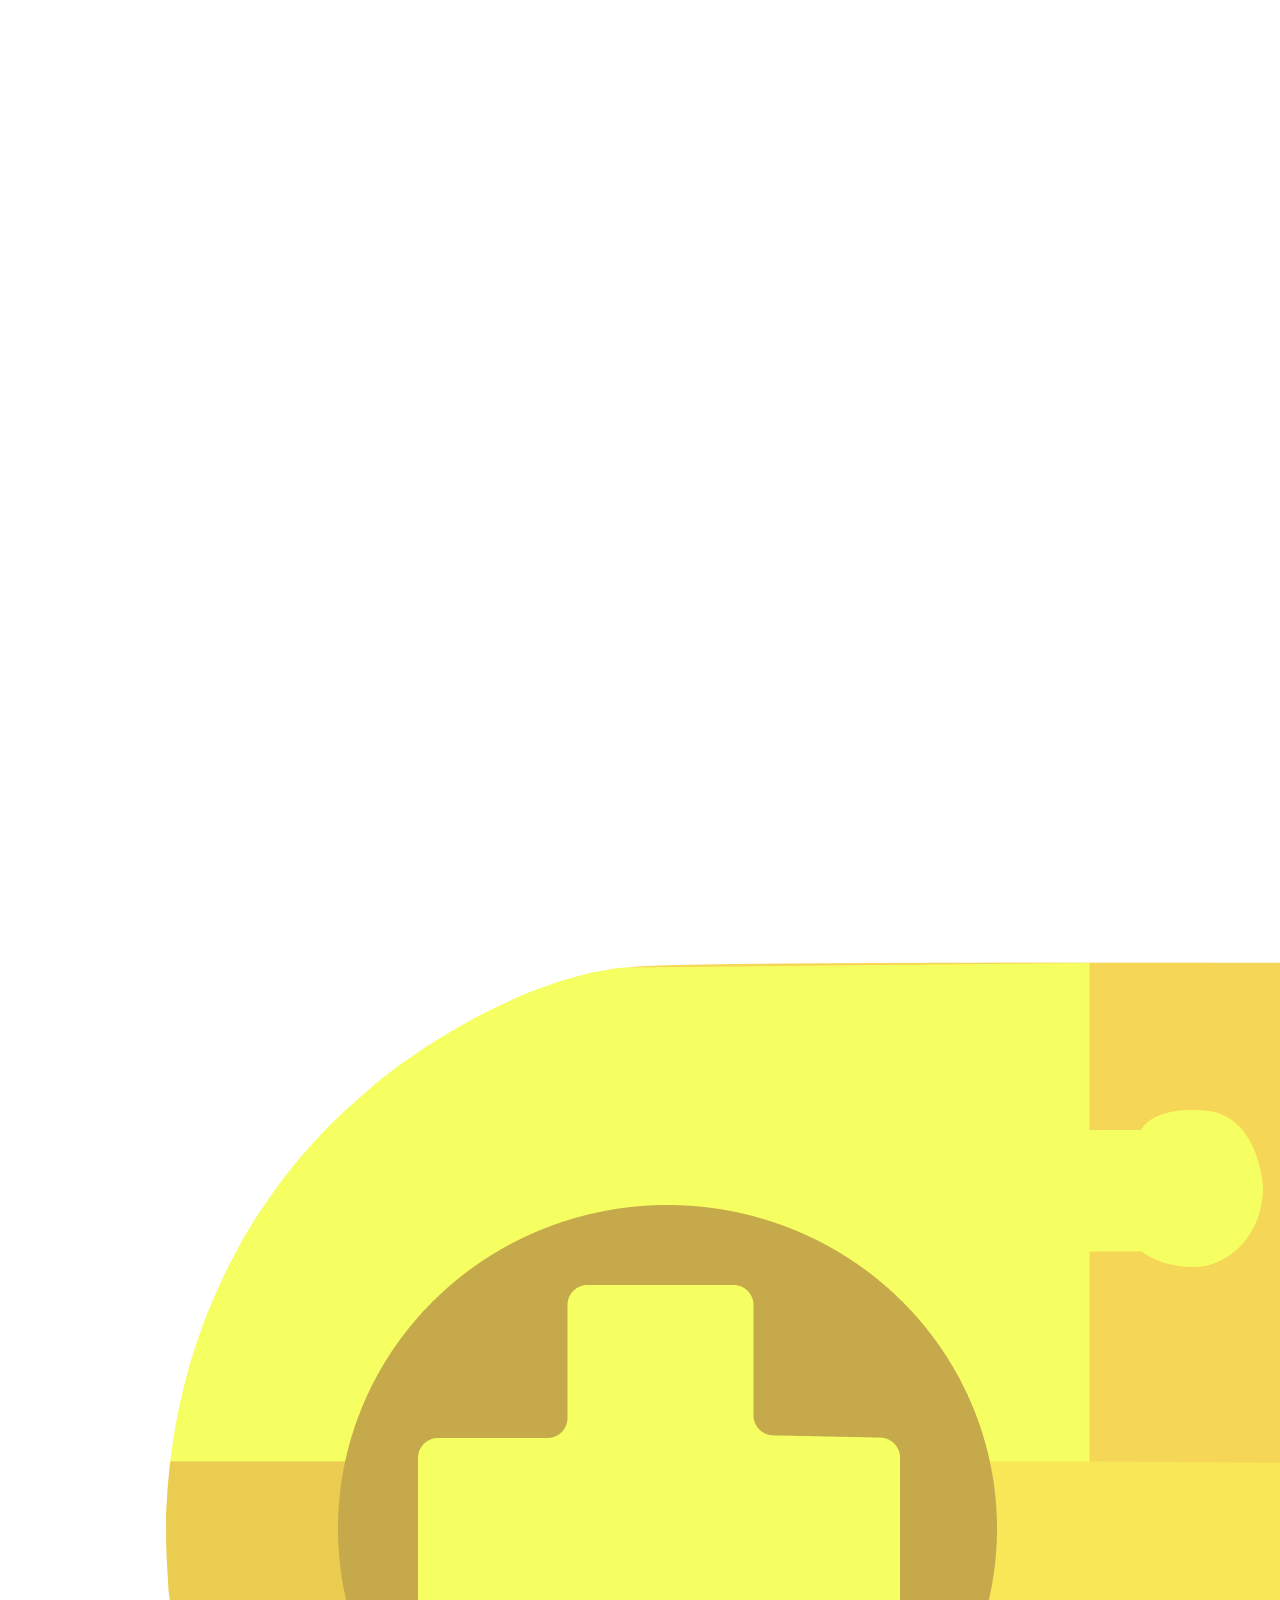
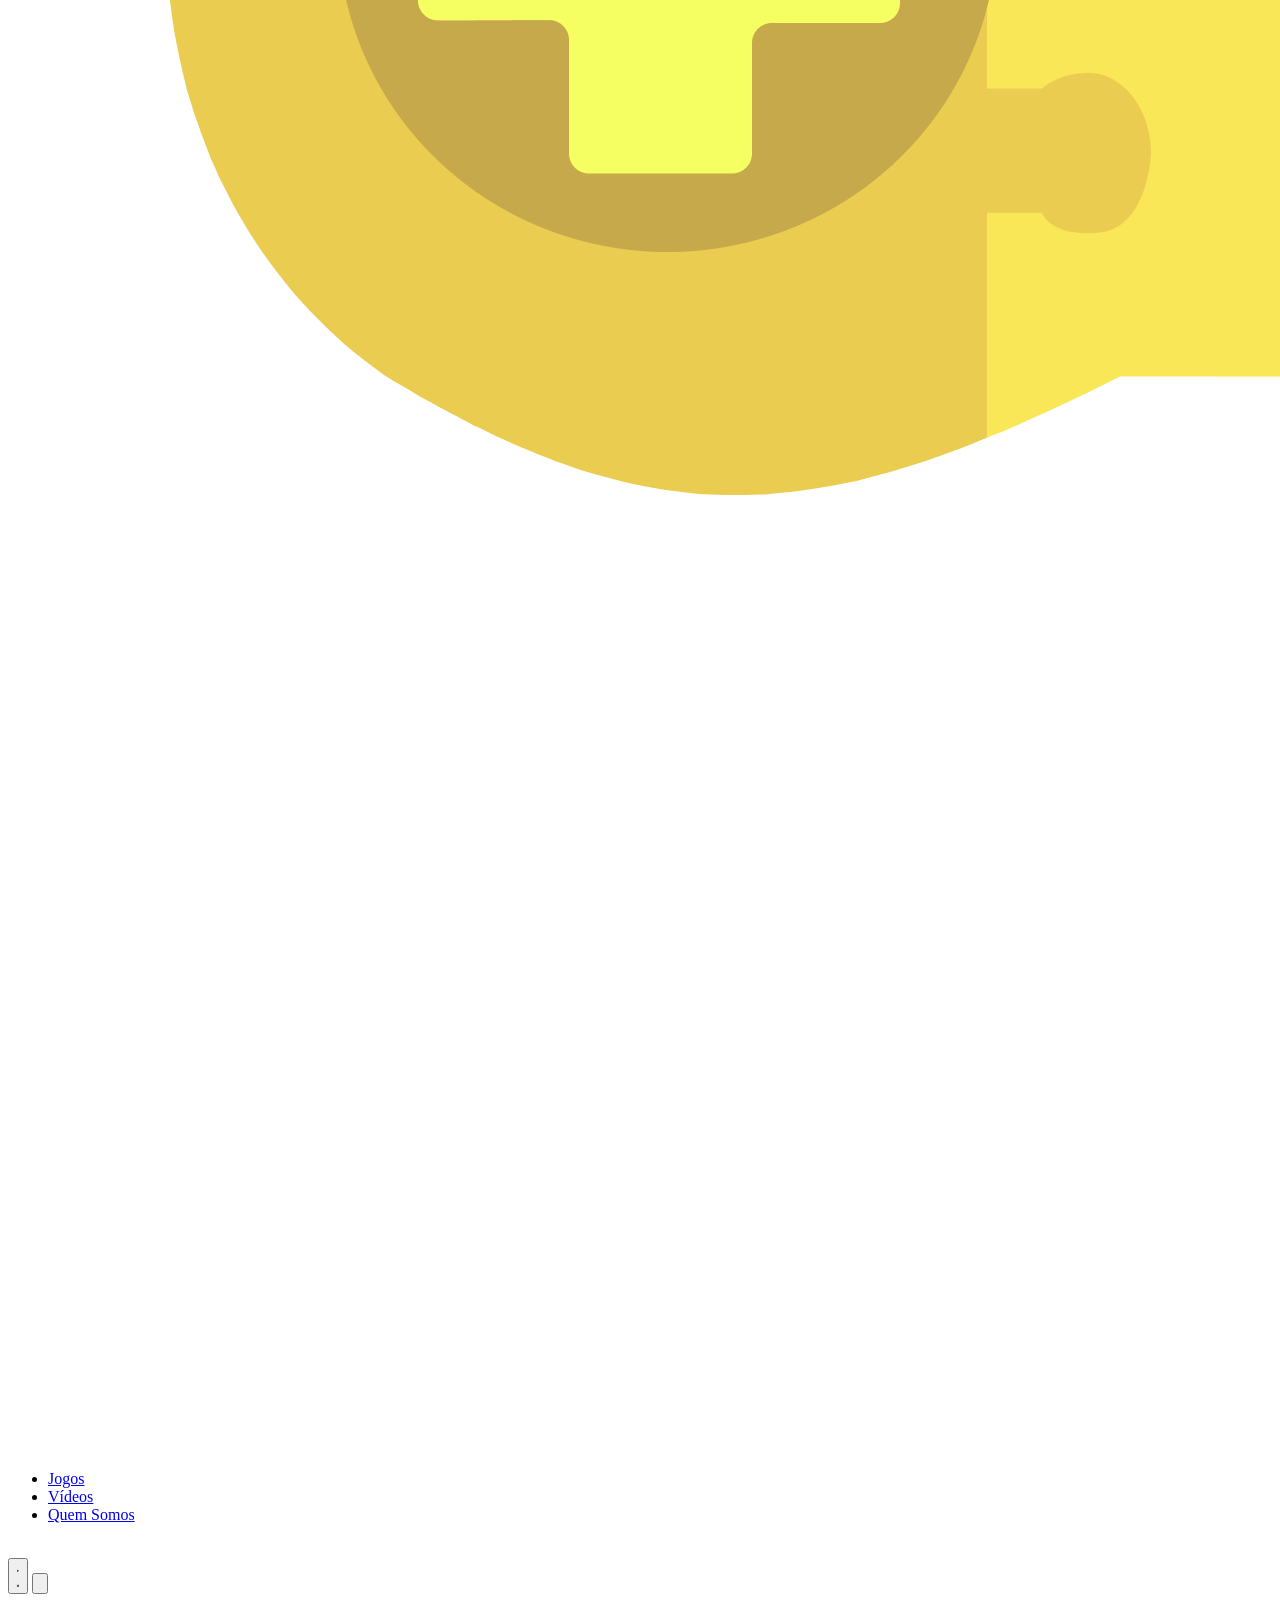
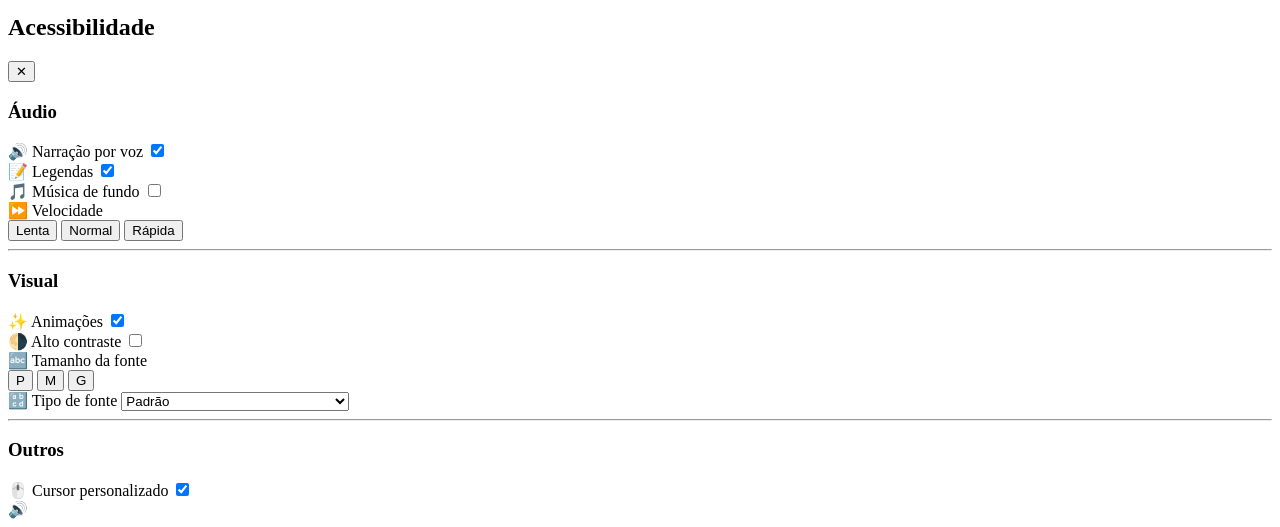
==== jogos.html @ 24cfb6b8 "update: jogo novo" ====
<!DOCTYPE html>
<html lang="pt-br">
<head>
    <meta charset="UTF-8">
    <meta name="viewport" content="width=device-width, initial-scale=1.0">
    <meta name="description" content="LudoGames — jogos educativos e divertidos para crianças. Explore, aprenda e se divirta!">
    <title>LudoJogos</title>
    <link rel="stylesheet" href="css/jogos.css">
    <link rel="shortcut icon" href="imgs/favicon.png" type="image/x-icon">
    <link rel="preconnect" href="https://fonts.googleapis.com">
    <link rel="preconnect" href="https://fonts.gstatic.com" crossorigin>
    <link href="https://fonts.googleapis.com/css2?family=Margarine&family=Atkinson+Hyperlegible:ital,wght@0,400;0,700;1,400;1,700&display=swap" rel="stylesheet">
</head>
    
<body>
    <div class="header-wrap">
        <div class="grad-layer" id="azul"></div>
        <div class="grad-layer" id="verde"></div>
        <div class="grad-layer" id="marrom"></div>

        <header class="header" id="header">
            <nav class="nav">

                <div class="logo">
                    <a href="index.html">
                        <img src="imgs/logo.png" alt="LudoGames — página inicial">
                    </a>
                </div>

                <ul class="nav-list">
                    <li><a href="jogos.html"     class="narra-texto">Jogos</a></li>
                    <li><a href="videos.html"    class="narra-texto">Vídeos</a></li>
                    <li><a href="quemsomos.html" class="narra-texto">Quem Somos</a></li>
                </ul>

                <!-- Passarinho do header -->
                <div class="passarinho" id="passarinho" aria-hidden="true">
                    <img src="imgs/prikito1.png" alt="">
                </div>

                <!-- Placa de madeira: agrupa botões de música + acessibilidade -->
            <div class="placa-header">
                <span class="folha folha-tl" aria-hidden="true"></span>
                <span class="folha folha-tr" aria-hidden="true"></span>
                <span class="folha folha-bl" aria-hidden="true"></span>
                <span class="folha folha-br" aria-hidden="true"></span>

                <!-- Botão de música de fundo -->
                <button class="btn-musica" id="btnMusica" aria-label="Tocar música de fundo" aria-pressed="false" title="Música de fundo">
                    <svg class="icone-musica-play" viewBox="0 0 24 24" xmlns="http://www.w3.org/2000/svg" aria-hidden="true">
                        <path d="M8 5v14l11-7z"/>
                    </svg>
                    <svg class="icone-musica-pause" viewBox="0 0 24 24" xmlns="http://www.w3.org/2000/svg" aria-hidden="true">
                        <path d="M6 5h4v14H6zM14 5h4v14h-4z"/>
                    </svg>
                </button>

                <!-- Botão de acessibilidade -->
                <button class="btn-acessibilidade" id="btnAcessibilidade" aria-label="Abrir painel de acessibilidade" title="Acessibilidade">
                    <svg viewBox="0 0 24 24" xmlns="http://www.w3.org/2000/svg" aria-hidden="true">
                        <path d="M12 15.5A3.5 3.5 0 0 1 8.5 12 3.5 3.5 0 0 1 12 8.5a3.5 3.5 0 0 1 3.5 3.5 3.5 3.5 0 0 1-3.5 3.5m7.43-2.92c.04-.3.07-.62.07-.96s-.03-.66-.07-1l2.15-1.68c.19-.15.24-.42.12-.64l-2.04-3.53c-.12-.22-.39-.3-.61-.22l-2.54 1.02c-.52-.4-1.08-.73-1.69-.98l-.38-2.7C14.46 2.18 14.25 2 14 2h-4c-.25 0-.46.18-.49.42l-.38 2.7c-.61.25-1.17.59-1.69.98L4.9 5.08c-.22-.08-.49 0-.61.22L2.25 8.83c-.13.22-.07.49.12.64l2.15 1.68c-.04.34-.07.67-.07 1s.03.65.07.96l-2.15 1.7c-.19.14-.24.42-.12.63l2.04 3.54c.12.22.39.3.61.22l2.54-1.01c.52.4 1.08.73 1.69.98l.38 2.7c.03.24.24.42.49.42h4c.25 0 .46-.18.49-.42l.38-2.7c.61-.25 1.17-.58 1.69-.98l2.54 1.01c.22.08.49 0 .61-.22l2.04-3.54c.12-.21.07-.49-.12-.63l-2.15-1.7z"/>
                    </svg>
                </button>
            </div>

            </nav>
        </header>
    </div>

    <!-- Elemento de áudio da música de fundo desta página. O caminho é
        padronizado como sons/musica-fundo.mp3 — basta substituir o
        arquivo depois, sem precisar mexer no código. -->
    <audio id="musicaFundo" src="sons/musica-fundo-jogos.mp3" loop preload="none"></audio>

    <!-- Overlay do painel de acessibilidade -->
    <div class="sb-overlay" id="sbOverlay" aria-hidden="true"></div>

    <!-- Painel lateral de acessibilidade -->
    <aside class="sidebar-acessibilidade" id="sidebarAcessibilidade" aria-label="Painel de acessibilidade" aria-hidden="true" inert>

        <div class="sb-header">
            <h2 class="sb-titulo">Acessibilidade</h2>
            <button class="sb-fechar" id="btnFechar" aria-label="Fechar painel">✕</button>
        </div>

        <!-- ÁUDIO -->
        <section class="sb-secao">
            <h3 class="sb-secao-titulo">Áudio</h3>

            <div class="sb-row">
                <label class="sb-label" for="togVoz">
                    <span aria-hidden="true">🔊</span> Narração por voz
                </label>
                <label class="toggle">
                    <input type="checkbox" id="togVoz" checked>
                    <span class="slider-tog"></span>
                </label>
            </div>

            <div class="sb-row">
                <label class="sb-label" for="togLegenda">
                    <span aria-hidden="true">📝</span> Legendas
                </label>
                <label class="toggle">
                    <input type="checkbox" id="togLegenda" checked>
                    <span class="slider-tog"></span>
                </label>
            </div>

            <div class="sb-row">
                <label class="sb-label" for="togMusica">
                    <span aria-hidden="true">🎵</span> Música de fundo
                </label>
                <label class="toggle">
                    <input type="checkbox" id="togMusica">
                    <span class="slider-tog"></span>
                </label>
            </div>

            <div class="sb-row" id="rowVelocidade">
                <span class="sb-label"><span aria-hidden="true">⏩</span> Velocidade</span>
                <div class="btn-grupo" role="group" aria-label="Velocidade da narração">
                    <button class="btn-op" data-vel="0.7">Lenta</button>
                    <button class="btn-op ativo" data-vel="1">Normal</button>
                    <button class="btn-op" data-vel="1.5">Rápida</button>
                </div>
            </div>
        </section>

        <hr class="sb-divider">

        <!-- VISUAL -->
        <section class="sb-secao">
            <h3 class="sb-secao-titulo">Visual</h3>

            <div class="sb-row">
                <label class="sb-label" for="togAnim">
                    <span aria-hidden="true">✨</span> Animações
                </label>
                <label class="toggle">
                    <input type="checkbox" id="togAnim" checked>
                    <span class="slider-tog"></span>
                </label>
            </div>

            <div class="sb-row">
                <label class="sb-label" for="togContraste">
                    <span aria-hidden="true">🌗</span> Alto contraste
                </label>
                <label class="toggle">
                    <input type="checkbox" id="togContraste">
                    <span class="slider-tog"></span>
                </label>
            </div>

            <div class="sb-row">
                <span class="sb-label"><span aria-hidden="true">🔤</span> Tamanho da fonte</span>
                <div class="btn-grupo" role="group" aria-label="Tamanho da fonte">
                    <button class="btn-op" data-fonte="pequena">P</button>
                    <button class="btn-op ativo" data-fonte="normal">M</button>
                    <button class="btn-op" data-fonte="grande">G</button>
                </div>
            </div>

            <div class="sb-row sb-row-select">
                <label class="sb-label" for="selTipoFonte">
                    <span aria-hidden="true">🔡</span> Tipo de fonte
                </label>
                <select class="sb-select" id="selTipoFonte" aria-label="Escolher tipo de fonte">
                    <option value="padrao">Padrão</option>
                    <option value="dislexia">Dislexia (OpenDyslexic)</option>
                    <option value="discalculia">Discalculia (Atkinson Hyperlegible)</option>
                </select>
            </div>
        </section>

        <hr class="sb-divider">

        <!-- OUTROS -->
        <section class="sb-secao">
            <h3 class="sb-secao-titulo">Outros</h3>

            <div class="sb-row">
                <label class="sb-label" for="togCursor">
                    <span aria-hidden="true">🖱️</span> Cursor personalizado
                </label>
                <label class="toggle">
                    <input type="checkbox" id="togCursor" checked>
                    <span class="slider-tog"></span>
                </label>
            </div>
        </section>

    </aside>

    <!-- Carrossel -->
    <div id="app"></div>

        <!-- Legenda de acessibilidade -->
    <div id="legenda-container" aria-live="polite" aria-atomic="true">
        <div class="legenda-box" role="status">
            <span class="icone-audio" aria-hidden="true">🔊</span>
            <span id="texto-legenda"></span>
        </div>
    </div>

    <!-- VLibras -->
    <div vw class="enabled">
        <div vw-access-button class="active"></div>
        <div vw-plugin-wrapper class="wrapper">
            <div class="vw-plugin-top-wrapper"></div>
        </div>
    </div>

    <!-- Cursor personalizado -->
    <div id="cursor-personalizado" aria-hidden="true"></div>

    <script src="js/jogos.js" defer></script>

</body>
</html>
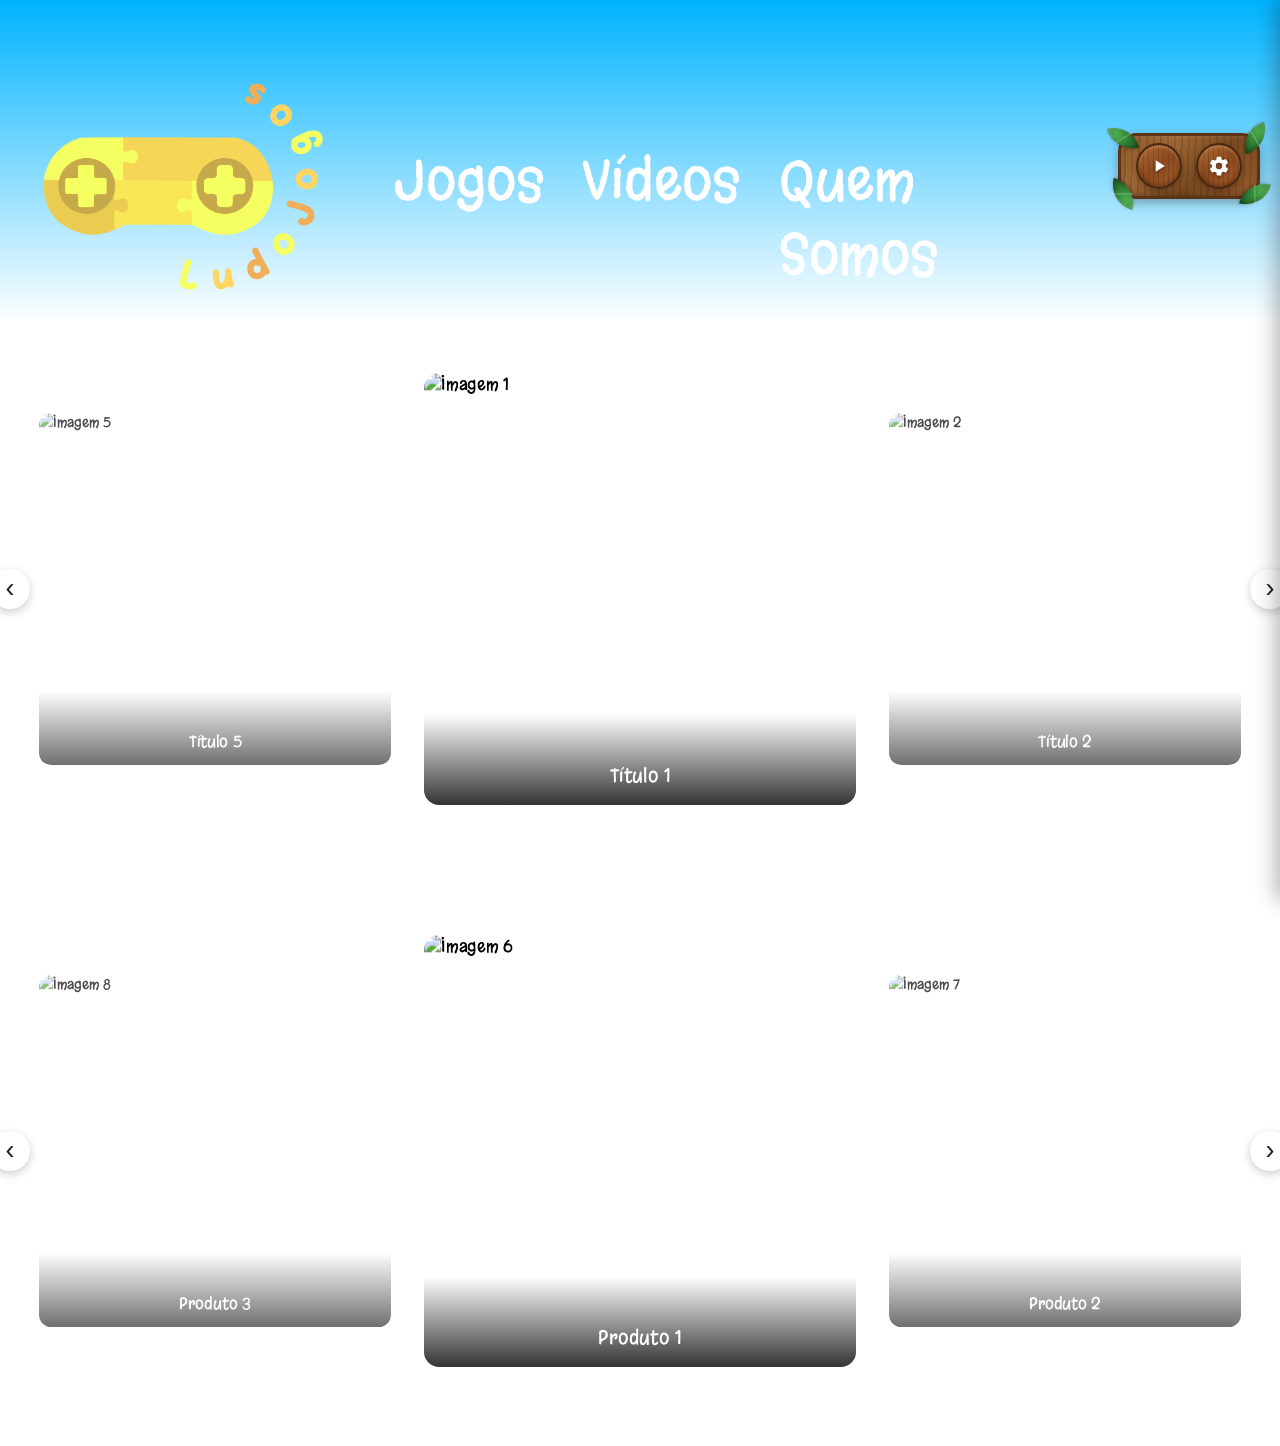
==== commit c7a68ca0: "update: carrossel" ====
--- a/jogos.html
+++ b/jogos.html
@@ -194,7 +194,94 @@
     </aside>
 
     <!-- Carrossel -->
-    <div id="app"></div>
+
+    <!-- =========================================
+         CARROSSEL 1
+    ========================================= -->
+
+    <div class="carousel">
+
+        <div class="carousel-title">
+            Título do Carrossel
+        </div>
+
+
+        <div class="carousel-window">
+            <div class="carousel-track">
+                <div class="carousel-card">
+                    <img src="https://picsum.photos/id/1015/800/800" alt="Imagem 1">
+                    <div class="card-title">Título 1</div>
+                </div>
+
+
+                <div class="carousel-card">
+                    <img src="https://picsum.photos/id/1016/800/800" alt="Imagem 2">
+                    <div class="card-title">Título 2</div>
+                </div>
+
+
+                <div class="carousel-card">
+                    <img src="https://picsum.photos/id/1025/800/800" alt="Imagem 3">
+                    <div class="card-title">Título 3</div>
+                </div>
+
+
+                <div class="carousel-card">
+                    <img src="https://picsum.photos/id/1035/800/800" alt="Imagem 4">
+                    <div class="card-title">Título 4</div>
+                </div>
+
+
+                <div class="carousel-card">
+                    <img src="https://picsum.photos/id/1043/800/800" alt="Imagem 5">
+                    <div class="card-title">Título 5</div>
+                </div>
+
+            </div>
+
+            <button class="carousel-button prev">‹</button>
+
+            <button class="carousel-button next">›</button>
+        </div>
+
+    </div>
+
+    <!-- =========================================
+         CARROSSEL 2
+    ========================================= -->
+
+    <div class="carousel">
+
+        <div class="carousel-title">Outro Carrossel</div>
+
+        <div class="carousel-window">
+
+            <div class="carousel-track">
+
+                <div class="carousel-card">
+                    <img src="https://picsum.photos/id/1069/800/800" alt="Imagem 6"> 
+                    <div class="card-title">Produto 1</div>
+                </div>
+
+                <div class="carousel-card">
+                    <img src="https://picsum.photos/id/1074/800/800" alt="Imagem 7">
+                    <div class="card-title">Produto 2</div>
+                </div>
+
+
+                <div class="carousel-card">
+                    <img src="https://picsum.photos/id/1084/800/800" alt="Imagem 8">
+                    <div class="card-title">Produto 3</div>
+                </div>
+
+            </div>
+
+            <button class="carousel-button prev">‹</button>
+
+            <button class="carousel-button next">›</button>
+        </div>
+
+    </div>
 
         <!-- Legenda de acessibilidade -->
     <div id="legenda-container" aria-live="polite" aria-atomic="true">
--- a/css/jogos.css
+++ b/css/jogos.css
@@ -0,0 +1,1223 @@
+:root {
+    --z-fundo:    0;
+    --z-conteudo: 10;
+    --z-header:   100;
+    --z-overlay:  1000;
+    --z-topo:     9999;
+}
+
+/* ─── Reset ─────────────────────────────────────────────────────── */
+*, *::before, *::after {
+    margin: 0;
+    padding: 0;
+    box-sizing: border-box;
+    list-style: none;
+    cursor: none;
+}
+
+/* cursor:none só no body — herdado por todos os filhos.
+   Não aplicar no * para não poluir especificidade. */
+body {
+    font-family: "Margarine", sans-serif;
+    overflow-x: hidden;
+    min-height: 100vh;
+    display: flex;
+    flex-direction: column;
+    cursor: none;
+    z-index: var(--z-fundo);
+    background-image: url('../imgs/cenárioágua.png');
+    background-repeat: no-repeat;
+    background-size: cover; /* Preenche a tela mantendo proporção */
+    background-position: center; /* Centraliza a imagem */
+    background-attachment: fixed; /* Fixa o fundo ao rolar (efeito parallax) */
+}
+
+
+a {
+    text-decoration: none;
+}
+
+/* ─── Animações ──────────────────────────────────────────────────── */
+@keyframes pulsar {
+    0%   { transform: scale(1); }
+    50%  { transform: scale(1.05); }
+    100% { transform: scale(1); }
+}
+
+@keyframes pulso {
+    0%   { transform: scale(1); }
+    50%  { transform: scale(1.2); }
+    100% { transform: scale(1); }
+}
+
+/* ─── Acessibilidade: sem animações (toggle JS) ─────────────────── */
+body.sem-animacoes *, body.sem-animacoes *::before, body.sem-animacoes *::after {
+    animation: none !important;
+    transition: none !important;
+}
+
+/* ─── Acessibilidade: alto contraste ────────────────────────────── */
+body.alto-contraste {
+  background-color: #000 !important;
+}
+
+/* filter no body quebra position:fixed — aplicar só nos elementos de conteúdo */
+body.alto-contraste .header-wrap,
+body.alto-contraste main,
+body.alto-contraste .sidebar-acessibilidade {
+  filter: contrast(1.5);
+}
+
+body.alto-contraste .nav-list a,
+body.alto-contraste .text,
+body.alto-contraste .text2,
+body.alto-contraste .texto-footer {
+  color: #FFFF00 !important;
+}
+
+/* ─── Acessibilidade: tamanhos de fonte ─────────────────────────── */
+body.fonte-pequena { font-size: 14px; }
+body.fonte-normal  { font-size: 16px; }
+body.fonte-grande  { font-size: 20px; }
+
+body.fonte-grande .text       { font-size: 4.5em; }
+body.fonte-grande .text2      { font-size: 2.4em; }
+body.fonte-grande .caixa      { font-size: 1.9em; }
+body.fonte-grande .box        { height: 58vh; }
+body.fonte-grande .box2       { height: 48vh; }
+body.fonte-grande .box3       { height: 18vh; }
+body.fonte-grande .box4,
+body.fonte-grande .box5,
+body.fonte-grande .box6       { height: 14vh; width: 26vw; }
+
+body.fonte-pequena .text      { font-size: 3.2em; }
+body.fonte-pequena .text2     { font-size: 2em; }
+body.fonte-pequena .caixa     { font-size: 1.6em; }
+@font-face {
+  font-family: "OpenDyslexic";
+  font-style: normal;
+  font-weight: 400;
+  font-display: swap;
+  src: url("https://cdn.jsdelivr.net/fontsource/fonts/opendyslexic@latest/latin-400-normal.woff2") format("woff2"),
+       url("https://cdn.jsdelivr.net/fontsource/fonts/opendyslexic@latest/latin-400-normal.woff") format("woff");
+}
+
+@font-face {
+  font-family: "OpenDyslexic";
+  font-style: normal;
+  font-weight: 700;
+  font-display: swap;
+  src: url("https://cdn.jsdelivr.net/fontsource/fonts/opendyslexic@latest/latin-700-normal.woff2") format("woff2"),
+       url("https://cdn.jsdelivr.net/fontsource/fonts/opendyslexic@latest/latin-700-normal.woff") format("woff");
+}
+
+body.fonte-dislexia * {
+  font-family: "OpenDyslexic", "Margarine", sans-serif !important;
+}
+
+body.fonte-discalculia * {
+  font-family: "Atkinson Hyperlegible", "Margarine", sans-serif !important;
+}
+
+body.fonte-dislexia,
+body.fonte-discalculia {
+  font-size: 0.82em;
+}
+
+body.fonte-pequena.fonte-dislexia,
+body.fonte-pequena.fonte-discalculia {
+  font-size: calc(14px * 0.82);
+}
+
+body.fonte-normal.fonte-dislexia,
+body.fonte-normal.fonte-discalculia {
+  font-size: calc(16px * 0.82);
+}
+
+body.fonte-grande.fonte-dislexia,
+body.fonte-grande.fonte-discalculia {
+  font-size: calc(20px * 0.82);
+}
+
+body.fonte-discalculia {
+  font-variant-numeric: tabular-nums;
+}
+
+/* ─── Acessibilidade: tipo de fonte (dislexia / discalculia) ──── */
+@font-face {
+  font-family: "OpenDyslexic";
+  font-style: normal;
+  font-weight: 400;
+  font-display: swap;
+  src: url("https://cdn.jsdelivr.net/fontsource/fonts/opendyslexic@latest/latin-400-normal.woff2") format("woff2"),
+       url("https://cdn.jsdelivr.net/fontsource/fonts/opendyslexic@latest/latin-400-normal.woff") format("woff");
+}
+
+@font-face {
+  font-family: "OpenDyslexic";
+  font-style: normal;
+  font-weight: 700;
+  font-display: swap;
+  src: url("https://cdn.jsdelivr.net/fontsource/fonts/opendyslexic@latest/latin-700-normal.woff2") format("woff2"),
+       url("https://cdn.jsdelivr.net/fontsource/fonts/opendyslexic@latest/latin-700-normal.woff") format("woff");
+}
+
+body.fonte-dislexia * {
+  font-family: "OpenDyslexic", "Margarine", sans-serif !important;
+}
+
+body.fonte-discalculia * {
+  font-family: "Atkinson Hyperlegible", "Margarine", sans-serif !important;
+}
+
+body.fonte-dislexia,
+body.fonte-discalculia {
+  font-size: 0.82em;
+}
+
+body.fonte-pequena.fonte-dislexia,
+body.fonte-pequena.fonte-discalculia {
+  font-size: calc(14px * 0.82);
+}
+
+body.fonte-normal.fonte-dislexia,
+body.fonte-normal.fonte-discalculia {
+  font-size: calc(16px * 0.82);
+}
+
+body.fonte-grande.fonte-dislexia,
+body.fonte-grande.fonte-discalculia {
+  font-size: calc(20px * 0.82);
+}
+
+body.fonte-discalculia {
+  font-variant-numeric: tabular-nums;
+}
+
+
+/* ─── Acessibilidade: foco visível ──────────────────────────────── */
+:focus-visible {
+  outline: 3px solid #FEE764;
+  outline-offset: 4px;
+  border-radius: 8px;
+}
+
+/* ─── Acessibilidade: cursor padrão ─────────────────────────────── */
+body.cursor-padrao {
+  cursor: auto !important;
+}
+
+body.cursor-padrao * {
+  cursor: auto !important;
+}
+
+body.cursor-padrao #cursor-personalizado {
+  display: none;
+}
+
+/* ─── Header ─────────────────────────────────────────────────────── */
+.header-wrap {
+  height: auto;
+  width: 100%;
+  background-color: transparent;
+  position: sticky;
+  top: 0;
+  z-index: var(--z-header);
+}
+
+.grad-layer {
+  position: absolute;
+  inset: 0;
+  transition: opacity 0.55s ease;
+  pointer-events: none;
+  z-index: var(--z-fundo);
+}
+
+#azul   { background-image: linear-gradient(to bottom, rgba(0,179,255,1),    rgba(0,179,255,0));   opacity: 1; }
+#verde  { background-image: linear-gradient(to bottom, rgba(26,221,0,1),     rgba(26,221,0,0));    opacity: 0; }
+#marrom { background-image: linear-gradient(to bottom, rgba(130,80,30,0.90), rgba(130,80,30,0));   opacity: 0; }
+
+.nav {
+  margin-inline: auto;
+  display: flex;
+  justify-content: space-between;
+  align-items: center;
+  margin-left: 30px;
+  margin-top: 0;
+  padding-top: 10px;
+  z-index: var(--z-header);
+}
+
+.nav .logo {
+  position: relative;
+  height: auto;
+  z-index: var(--z-header);
+  margin-top: 5vh;
+  margin-right: 5vw;
+}
+
+.logo img {
+  width: 300px;
+  height: auto;
+}
+
+.logo img:hover {
+  animation: pulsar 1s infinite;
+}
+
+.nav-list {
+  list-style: none;
+  display: flex;
+  gap: 3vw;
+  margin-right: 10vw;
+  height: 5vh;
+  z-index: var(--z-header);
+}
+
+.nav-list a {
+  font-size: 5ch;
+  color: rgb(255, 255, 255);
+  padding-block: 16px;
+  transition: color 0.3s ease;
+}
+
+.nav-list a:hover {
+  color: #FEE764;
+}
+
+/* ─── Passarinho do header ───────────────────────────────────────── */
+@keyframes voar {
+  0%   { transform: translateY(0px); }
+  25%  { transform: translateY(-6px); }
+  50%  { transform: translateY(0px); }
+  75%  { transform: translateY(-4px); }
+  100% { transform: translateY(0px); }
+}
+ 
+@keyframes pular {
+  0%   { transform: translateY(0px); }
+  50%  { transform: translateY(-8px); }
+  100% { transform: translateY(0px); }
+}
+ 
+.passarinho {
+  position: absolute;
+  top: 28%;
+  width: 80px;
+  height: 80px;
+  opacity: 0;
+  pointer-events: none;
+  transition: left 0.4s cubic-bezier(0.34, 1.56, 0.64, 1), opacity 0.3s ease;
+  z-index: calc(var(--z-header) + 1);
+  transform: scaleX(-1); /* espelhado fixo, fora dos keyframes */
+}
+ 
+.passarinho.visivel {
+  opacity: 1;
+  animation: voar 0.6s ease infinite;
+}
+ 
+.passarinho.pousando {
+  animation: pular 0.3s ease;
+}
+ 
+.passarinho img {
+  width: 100%;
+  height: 100%;
+  object-fit: contain;
+  filter: drop-shadow(0 2px 4px rgba(0,0,0,0.3));
+}
+ 
+/* ─── Botão de acessibilidade no header ──────────────────────────── */
+.btn-acessibilidade {
+  width: 44px;
+  height: 44px;
+  background: #A15A40;
+  border: none;
+  border-radius: 50%;
+  display: flex;
+  align-items: center;
+  justify-content: center;
+  margin-right: 20px;
+  transition: transform 0.3s ease, background 0.3s ease;
+  z-index: var(--z-header);
+  position: relative;
+}
+
+.btn-acessibilidade:hover {
+  transform: rotate(45deg);
+  background: #FEE764;
+}
+
+.btn-acessibilidade:hover svg {
+  fill: #3d1f0a;
+}
+
+.btn-acessibilidade svg {
+  width: 22px;
+  height: 22px;
+  fill: white;
+  transition: fill 0.3s ease;
+}
+
+/* ─── Botão de música de fundo ────────────────── */
+.btn-musica {
+  width: 44px;
+  height: 44px;
+  background: #A15A40;
+  border: none;
+  border-radius: 50%;
+  display: flex;
+  align-items: center;
+  justify-content: center;
+  margin-right: 12px;
+  transition: transform 0.2s ease, background 0.3s ease;
+  z-index: var(--z-header);
+  position: relative;
+}
+
+.btn-musica:hover {
+  background: #FEE764;
+}
+
+.btn-musica:hover svg {
+  fill: #3d1f0a;
+}
+
+.btn-musica svg {
+  width: 20px;
+  height: 20px;
+  fill: white;
+  transition: fill 0.3s ease;
+}
+
+.icone-musica-pause { display: none; }
+
+.btn-musica.tocando .icone-musica-play  { display: none; }
+.btn-musica.tocando .icone-musica-pause { display: block; }
+
+.btn-musica.tocando {
+  animation: pulso-musica 1.6s ease-in-out infinite;
+}
+
+@keyframes pulso-musica {
+  0%, 100% { box-shadow: 0 0 0 0 rgba(254, 231, 100, 0.5); }
+  50%      { box-shadow: 0 0 0 6px rgba(254, 231, 100, 0); }
+}
+
+.btn-musica:disabled {
+  opacity: 0.4;
+  cursor: not-allowed;
+}
+
+.btn-musica:disabled:hover {
+  background: #A15A40;
+}
+
+.btn-musica:disabled:hover svg {
+  fill: white;
+}
+
+/* ─── Overlay ────────────────────────────────────────────────────── */
+.sb-overlay {
+  position: fixed;
+  inset: 0;
+  background: rgba(0, 0, 0, 0.5);
+  z-index: calc(var(--z-overlay) - 1);
+  opacity: 0;
+  pointer-events: none;
+  transition: opacity 0.35s ease;
+}
+
+.sb-overlay.ativo {
+  opacity: 1;
+  pointer-events: all;
+}
+
+/* ─── Sidebar de acessibilidade ──────────────────────────────────── */
+.sidebar-acessibilidade {
+  position: fixed;
+  top: 0;
+  right: 0;
+  width: 440px;
+  max-width: 92vw;
+  height: 100vh;
+  background: #3d1f0a;
+  z-index: var(--z-overlay);
+  transform: translateX(100%);
+  transition: transform 0.35s ease;
+  overflow-y: auto;
+  padding: 30px 26px;
+  box-shadow: -4px 0 20px rgba(0,0,0,0.3);
+}
+
+.sidebar-acessibilidade.aberta {
+  transform: translateX(0);
+}
+
+.sb-header {
+  display: flex;
+  justify-content: space-between;
+  align-items: center;
+  margin-bottom: 26px;
+}
+
+.sb-titulo {
+  color: white;
+  font-size: 30px;
+  font-family: "Margarine", sans-serif;
+  font-weight: normal;
+}
+
+.sb-fechar {
+  background: #A15A40;
+  border: none;
+  color: white;
+  width: 40px;
+  height: 40px;
+  border-radius: 50%;
+  font-size: 18px;
+  display: flex;
+  align-items: center;
+  justify-content: center;
+  transition: background 0.2s ease;
+}
+
+.sb-fechar:hover {
+  background: #FEE764;
+  color: #3d1f0a;
+}
+
+.sb-secao {
+  margin-bottom: 10px;
+}
+
+.sb-secao-titulo {
+  color: #e8a87c;
+  font-size: 14px;
+  text-transform: uppercase;
+  letter-spacing: 1.5px;
+  margin-bottom: 16px;
+  font-family: sans-serif;
+  font-weight: 700;
+}
+
+.sb-row {
+  display: flex;
+  justify-content: space-between;
+  align-items: center;
+  margin-bottom: 20px;
+  gap: 10px;
+}
+
+.sb-label {
+  color: white;
+  font-size: 19px;
+  font-family: "Margarine", sans-serif;
+  display: flex;
+  align-items: center;
+  gap: 10px;
+}
+
+.sb-divider {
+  border: none;
+  border-top: 1px solid #6B3A1D;
+  margin: 20px 0;
+}
+
+/* ─── Toggle switch ──────────────────────────────────────────────── */
+.toggle {
+  position: relative;
+  width: 58px;
+  height: 32px;
+  flex-shrink: 0;
+}
+
+.toggle input {
+  opacity: 0;
+  width: 0;
+  height: 0;
+  position: absolute;
+}
+
+.slider-tog {
+  position: absolute;
+  inset: 0;
+  background: #6B3A1D;
+  border-radius: 32px;
+  transition: background 0.3s ease;
+}
+
+.slider-tog::before {
+  content: '';
+  position: absolute;
+  width: 25px;
+  height: 25px;
+  left: 3px;
+  bottom: 3px;
+  background: white;
+  border-radius: 50%;
+  transition: transform 0.3s ease;
+}
+
+.toggle input:checked + .slider-tog {
+  background: #FEE764;
+}
+
+.toggle input:checked + .slider-tog::before {
+  transform: translateX(26px);
+  background: #3d1f0a;
+}
+
+/* ─── Botões de opção (P/M/G, velocidade) ────────────────────────── */
+.btn-grupo {
+  display: flex;
+  gap: 8px;
+  flex-shrink: 0;
+}
+
+.btn-op {
+  background: #6B3A1D;
+  border: none;
+  color: white;
+  padding: 9px 16px;
+  border-radius: 22px;
+  font-family: "Margarine", sans-serif;
+  font-size: 16px;
+  transition: background 0.2s ease;
+  min-width: 42px;
+}
+
+.btn-op:hover {
+  background: #A15A40;
+}
+
+.btn-op.ativo {
+  background: #FEE764;
+  color: #3d1f0a;
+}
+
+.sb-row-select {
+  align-items: flex-start;
+  flex-direction: column;
+  gap: 10px;
+}
+
+.sb-select {
+  width: 100%;
+  background: #6B3A1D;
+  border: none;
+  color: white;
+  padding: 12px 14px;
+  border-radius: 12px;
+  font-family: "Margarine", sans-serif;
+  font-size: 17px;
+  cursor: pointer;
+  transition: background 0.2s ease;
+  appearance: none;
+  -webkit-appearance: none;
+  background-image: url("data:image/svg+xml;utf8,<svg xmlns='http://www.w3.org/2000/svg' viewBox='0 0 24 24' fill='white'><path d='M7 10l5 5 5-5z'/></svg>");
+  background-repeat: no-repeat;
+  background-position: right 14px center;
+  background-size: 20px;
+  padding-right: 40px;
+}
+
+.sb-select:hover,
+.sb-select:focus-visible {
+  background-color: #A15A40;
+}
+
+.sb-select option {
+  background: #3d1f0a;
+  color: white;
+  font-family: sans-serif;
+}
+
+/* ─── Carrossel ──────────────────────────────────────────────────── */
+
+.carousel {
+    width: 100%;
+    max-width: 1000px;
+    margin: 0 auto 80px;
+}
+
+
+.carousel-title {
+    text-align: center;
+    color: white;
+    font-size: 20px;
+    margin-bottom: 25px;
+}
+
+
+/* =========================================
+   ÁREA DOS CARDS
+========================================= */
+
+.carousel-window {
+    position: relative;
+
+    width: 100%;
+    height: 430px;
+
+    overflow: visible;
+}
+
+
+/* =========================================
+   TRACK
+========================================= */
+
+.carousel-track {
+    position: relative;
+    width: 100%;
+    height: 100%;
+}
+
+/* =========================================
+   CARD
+========================================= */
+
+.carousel-card {
+    position: absolute;
+
+    width: 400px;
+    height: 400px;
+
+    top: 50%;
+    left: 50%;
+
+    margin: 0;
+
+    border-radius: 14px;
+    overflow: hidden;
+
+    transition:
+        left 0.6s ease,
+        transform 0.6s ease,
+        opacity 0.6s ease;
+
+    transform:
+        translate(-50%, -50%)
+        scale(0.88);
+}
+
+
+/* =========================================
+   IMAGEM
+========================================= */
+
+.carousel-card img {
+    width: 100%;
+    height: 100%;
+
+    object-fit: cover;
+
+    display: block;
+}
+
+
+/* =========================================
+   POSIÇÃO ESQUERDA
+========================================= */
+
+.carousel-card.left {
+    transform:
+        translate(-50%, -50%)
+        scale(0.88);
+
+    opacity: 0.7;
+}
+
+
+/* =========================================
+   POSIÇÃO CENTRAL
+========================================= */
+
+.carousel-card.center {
+    transform:
+        translate(-50%, -50%)
+        scale(1.08);
+
+    opacity: 1;
+
+    z-index: 5;
+}
+
+
+/* =========================================
+   POSIÇÃO DIREITA
+========================================= */
+
+.carousel-card.right {
+    transform:
+        translate(-50%, -50%)
+        scale(0.88);
+
+    opacity: 0.7;
+}
+
+
+/* =========================================
+   CARDS QUE ESTÃO FORA DA VISÃO
+========================================= */
+
+.carousel-card.hidden-left {
+    opacity: 0;
+}
+
+.carousel-card.hidden-right {
+    opacity: 0;
+}
+
+
+/* =========================================
+   TÍTULO
+========================================= */
+
+.card-title {
+    position: absolute;
+
+    left: 0;
+    right: 0;
+    bottom: 0;
+
+    padding:
+        45px
+        12px
+        15px;
+
+    color: white;
+
+    text-align: center;
+
+    font-size: 18px;
+    font-weight: 500;
+
+    background: linear-gradient(
+        to top,
+        rgba(0, 0, 0, 0.80),
+        rgba(0, 0, 0, 0)
+    );
+}
+
+
+/* =========================================
+   SETAS
+========================================= */
+
+.carousel-button {
+    position: absolute;
+
+    top: 50%;
+
+    transform: translateY(-50%);
+
+    width: 40px;
+    height: 40px;
+
+    border: none;
+
+    border-radius: 50%;
+
+    background: white;
+
+    color: #222;
+
+    font-size: 27px;
+
+    cursor: pointer;
+
+    z-index: 20;
+
+    display: flex;
+    align-items: center;
+    justify-content: center;
+
+    box-shadow:
+        0 3px 10px rgba(0, 0, 0, 0.20);
+
+    transition:
+        transform 0.2s ease,
+        box-shadow 0.2s ease;
+}
+
+
+.carousel-button:hover {
+    transform:
+        translateY(-50%)
+        scale(1.1);
+
+    box-shadow:
+        0 5px 15px rgba(0, 0, 0, 0.30);
+}
+
+
+.carousel-button.prev {
+    left: -150px;
+}
+
+
+.carousel-button.next {
+    right: -150px;
+}
+
+
+/* =========================================
+   CELULAR
+========================================= */
+
+@media (max-width: 700px) {
+
+    .carousel-card {
+        width: 200px;
+        height: 200px;
+    }
+
+
+    .carousel-card.left {
+        left: calc(50% - 285px);
+    }
+
+
+    .carousel-card.center {
+        left: calc(50% - 100px);
+    }
+
+
+    .carousel-card.right {
+        left: calc(50% + 85px);
+    }
+
+
+    .carousel-button.prev {
+        left: 5px;
+    }
+
+
+    .carousel-button.next {
+        right: 5px;
+    }
+}
+
+/* ─── Cursor personalizado ───────────────────────────────────────── */
+#cursor-personalizado {
+  position: fixed;
+  width: 120px;
+  height: 120px;
+  background-image: url("../imgs/mouse.png");
+  background-size: contain;
+  background-repeat: no-repeat;
+  pointer-events: none;
+  z-index: var(--z-topo);
+  left: 0;
+  top: 0;
+}
+
+/* ─── Legenda de acessibilidade ──────────────────────────────────── */
+#legenda-container {
+  position: fixed;
+  bottom: 40px;
+  left: 50%;
+  transform: translateX(-50%);
+  pointer-events: none;
+  z-index: var(--z-overlay);
+}
+
+.legenda-box {
+  display: flex;
+  align-items: center;
+  gap: 10px;
+  background: linear-gradient(135deg, #4fc3f7, #81c784);
+  padding: 15px 25px;
+  border-radius: 20px;
+  font-size: 22px;
+  font-weight: bold;
+  color: white;
+  box-shadow: 0 6px 20px rgba(0,0,0,0.25);
+  font-family: "Margarine", cursive;
+  opacity: 0;
+  transform: translateY(20px) scale(0.9);
+  transition: all 0.4s ease;
+  max-width: 600px;
+  text-align: center;
+}
+
+.legenda-box.ativa {
+  opacity: 1;
+  transform: translateY(0) scale(1);
+}
+
+.icone-audio {
+  font-size: 26px;
+  animation: pulso 1s infinite;
+}
+
+/* ════════════════════════════════════════════════════════════════ */
+/* ─── Placa de madeira do header (música + acessibilidade) ─────── */
+/* ════════════════════════════════════════════════════════════════ */
+.placa-header {
+    position: relative;
+    display: flex;
+    align-items: center;
+    gap: 14px;
+    padding: 10px 18px;
+    margin-right: 20px;
+    z-index: var(--z-header);
+    background:
+        repeating-linear-gradient(
+            92deg,
+            rgba(60, 32, 12, 0.18) 0px,
+            rgba(60, 32, 12, 0.18) 2px,
+            transparent 2px,
+            transparent 7px
+        ),
+        repeating-linear-gradient(
+            88deg,
+            rgba(120, 70, 30, 0.25) 0px,
+            rgba(120, 70, 30, 0.25) 1px,
+            transparent 1px,
+            transparent 11px
+        ),
+        linear-gradient(
+            135deg,
+            #8B5A2B 0%,
+            #A16936 30%,
+            #7A4A20 60%,
+            #9B5F2E 100%
+        );
+    border-radius: 18px;
+    box-shadow:
+        inset 0 0 0 3px #5C3317,
+        inset 0 2px 6px rgba(255, 220, 180, 0.25),
+        inset 0 -3px 8px rgba(0, 0, 0, 0.35),
+        0 4px 12px rgba(0, 0, 0, 0.3);
+}
+
+/* Cantos de folhagem verde */
+.folha {
+    position: absolute;
+    width: 26px;
+    height: 26px;
+    background: radial-gradient(
+        ellipse at 30% 30%,
+        #4CAF50 0%,
+        #2E7D32 55%,
+        #1B5E20 100%
+    );
+    border-radius: 0 100% 0 100%;
+    box-shadow:
+        inset -2px -2px 4px rgba(0, 0, 0, 0.3),
+        inset 2px 2px 3px rgba(255, 255, 255, 0.2),
+        0 1px 3px rgba(0, 0, 0, 0.3);
+    z-index: calc(var(--z-header) + 1);
+    pointer-events: none;
+}
+.folha-tl { top: -8px; left: -8px;  transform: rotate(-15deg); }
+.folha-tr { top: -8px; right: -8px; transform: rotate(75deg);  }
+.folha-bl { bottom: -8px; left: -8px;  transform: rotate(195deg); }
+.folha-br { bottom: -8px; right: -8px; transform: rotate(105deg); }
+
+.folha::before {
+    content: '';
+    position: absolute;
+    top: 50%;
+    left: 10%;
+    width: 80%;
+    height: 1px;
+    background: rgba(255, 255, 255, 0.3);
+    transform: translateY(-50%) rotate(-15deg);
+}
+
+/* Botões como "botões de madeira" individuais com relevo */
+.placa-header .btn-musica,
+.placa-header .btn-acessibilidade {
+    width: 46px;
+    height: 46px;
+    background:
+        repeating-linear-gradient(
+            90deg,
+            rgba(50, 25, 10, 0.2) 0px,
+            rgba(50, 25, 10, 0.2) 1px,
+            transparent 1px,
+            transparent 5px
+        ),
+        linear-gradient(145deg, #B06A35 0%, #8B4A1E 50%, #A15A28 100%);
+    border: 2px solid #4A2810;
+    border-radius: 50%;
+    margin-right: 0;
+    box-shadow:
+        inset 0 2px 3px rgba(255, 200, 150, 0.3),
+        inset 0 -2px 4px rgba(0, 0, 0, 0.3),
+        0 3px 6px rgba(0, 0, 0, 0.25);
+}
+
+.placa-header .btn-musica:hover,
+.placa-header .btn-acessibilidade:hover {
+    transform: translateY(1px);
+    box-shadow:
+        inset 0 2px 4px rgba(0, 0, 0, 0.35),
+        inset 0 -1px 2px rgba(255, 200, 150, 0.15),
+        0 2px 4px rgba(0, 0, 0, 0.2);
+    background:
+        repeating-linear-gradient(
+            90deg,
+            rgba(50, 25, 10, 0.25) 0px,
+            rgba(50, 25, 10, 0.25) 1px,
+            transparent 1px,
+            transparent 5px
+        ),
+        linear-gradient(145deg, #9B5A2A 0%, #7A3F18 50%, #8E4F22 100%);
+}
+
+.placa-header .btn-acessibilidade:hover {
+    transform: rotate(45deg) translateY(0);
+}
+
+.placa-header .btn-musica.tocando {
+    animation: pulso-musica 1.6s ease-in-out infinite;
+}
+
+.placa-header .btn-musica:disabled {
+    opacity: 0.4;
+}
+.placa-header .btn-musica:disabled:hover {
+    transform: none;
+    background:
+        repeating-linear-gradient(
+            90deg,
+            rgba(50, 25, 10, 0.2) 0px,
+            rgba(50, 25, 10, 0.2) 1px,
+            transparent 1px,
+            transparent 5px
+        ),
+        linear-gradient(145deg, #B06A35 0%, #8B4A1E 50%, #A15A28 100%);
+    box-shadow:
+        inset 0 2px 3px rgba(255, 200, 150, 0.3),
+        inset 0 -2px 4px rgba(0, 0, 0, 0.3),
+        0 3px 6px rgba(0, 0, 0, 0.25);
+}
+.placa-header .btn-musica:disabled:hover svg {
+    fill: white;
+}
+
+.placa-header .btn-musica svg,
+.placa-header .btn-acessibilidade svg {
+    fill: white;
+    filter: drop-shadow(0 1px 1px rgba(0, 0, 0, 0.4));
+}
+
+/* Alto contraste */
+body.alto-contraste .placa-header {
+    box-shadow:
+        inset 0 0 0 3px #FFFF00,
+        0 4px 12px rgba(0, 0, 0, 0.5);
+}
+body.alto-contraste .placa-header .btn-musica,
+body.alto-contraste .placa-header .btn-acessibilidade {
+    border-color: #FFFF00;
+}
+
+/* Sem animações */
+body.sem-animacoes .placa-header .btn-musica,
+body.sem-animacoes .placa-header .btn-acessibilidade {
+    transition: none;
+}
+body.sem-animacoes .btn-musica.tocando {
+    animation: none;
+}
+
+/* ─── Responsividade ───────────────────────────────────────────── */
+
+/* Tablet (≤ 768px) */
+@media (max-width: 768px) {
+    .placa-header {
+        padding: 8px 12px;
+        gap: 10px;
+        margin-right: 12px;
+        border-radius: 14px;
+    }
+    .placa-header .btn-musica,
+    .placa-header .btn-acessibilidade {
+        width: 40px;
+        height: 40px;
+    }
+    .placa-header .btn-musica svg,
+    .placa-header .btn-acessibilidade svg {
+        width: 18px;
+        height: 18px;
+    }
+    .folha {
+        width: 20px;
+        height: 20px;
+    }
+    .folha-tl { top: -6px; left: -6px; }
+    .folha-tr { top: -6px; right: -6px; }
+    .folha-bl { bottom: -6px; left: -6px; }
+    .folha-br { bottom: -6px; right: -6px; }
+}
+
+/* Mobile (≤ 480px) — sem folhagem */
+@media (max-width: 480px) {
+    .placa-header {
+        padding: 6px 10px;
+        gap: 8px;
+        margin-right: 8px;
+        border-radius: 12px;
+        box-shadow:
+            inset 0 0 0 2px #5C3317,
+            inset 0 1px 4px rgba(255, 220, 180, 0.2),
+            0 2px 8px rgba(0, 0, 0, 0.25);
+    }
+    .placa-header .btn-musica,
+    .placa-header .btn-acessibilidade {
+        width: 36px;
+        height: 36px;
+        border-width: 1.5px;
+    }
+    .placa-header .btn-musica svg,
+    .placa-header .btn-acessibilidade svg {
+        width: 16px;
+        height: 16px;
+    }
+    .folha {
+        display: none;
+    }
+}
+
+/* Mobile pequeno (≤ 360px) */
+@media (max-width: 360px) {
+    .placa-header {
+        padding: 5px 8px;
+        gap: 6px;
+        margin-right: 6px;
+    }
+    .placa-header .btn-musica,
+    .placa-header .btn-acessibilidade {
+        width: 34px;
+        height: 34px;
+    }
+}
+
+/* Fonte grande */
+body.fonte-grande .placa-header {
+    padding: 12px 20px;
+    gap: 16px;
+}
+body.fonte-grande .placa-header .btn-musica,
+body.fonte-grande .placa-header .btn-acessibilidade {
+    width: 50px;
+    height: 50px;
+}
+body.fonte-grande .placa-header .btn-musica svg,
+body.fonte-grande .placa-header .btn-acessibilidade svg {
+    width: 24px;
+    height: 24px;
+}
+
+/* Fonte pequena */
+body.fonte-pequena .placa-header {
+    padding: 8px 14px;
+    gap: 12px;
+}
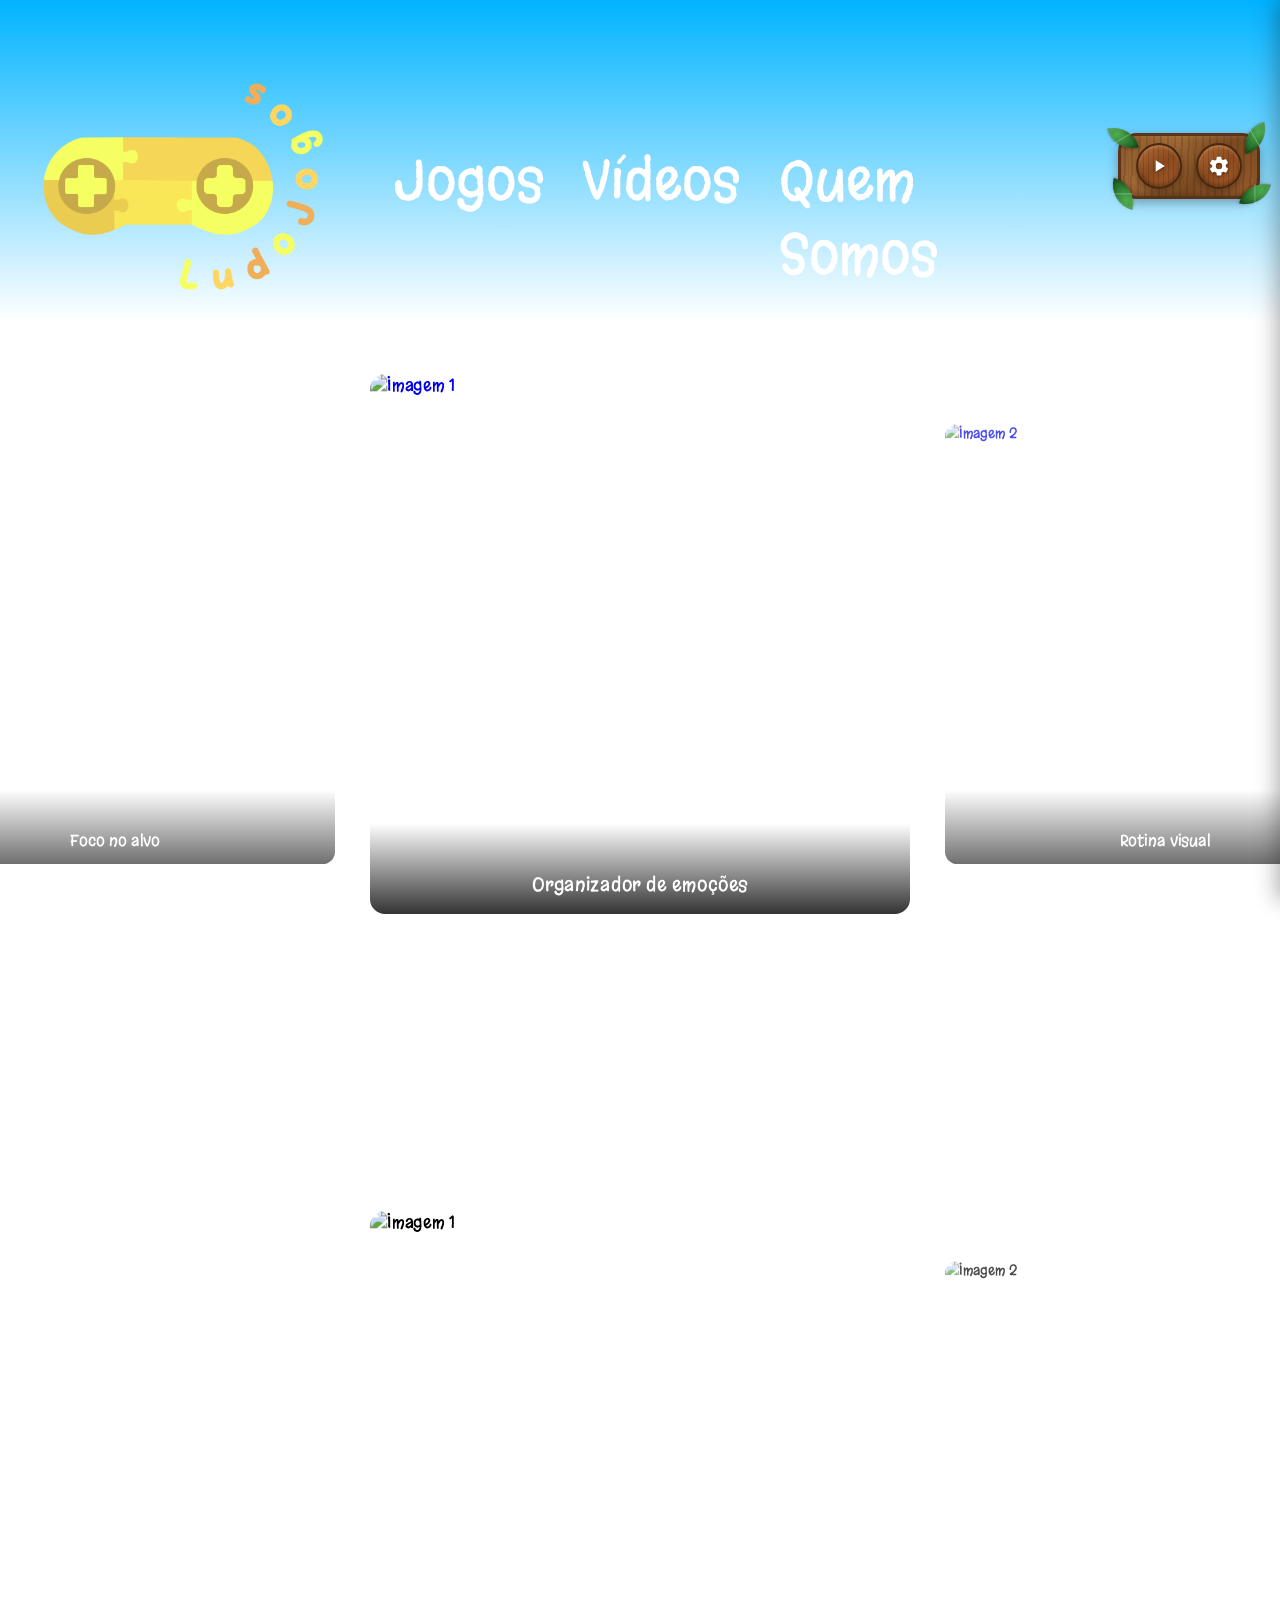
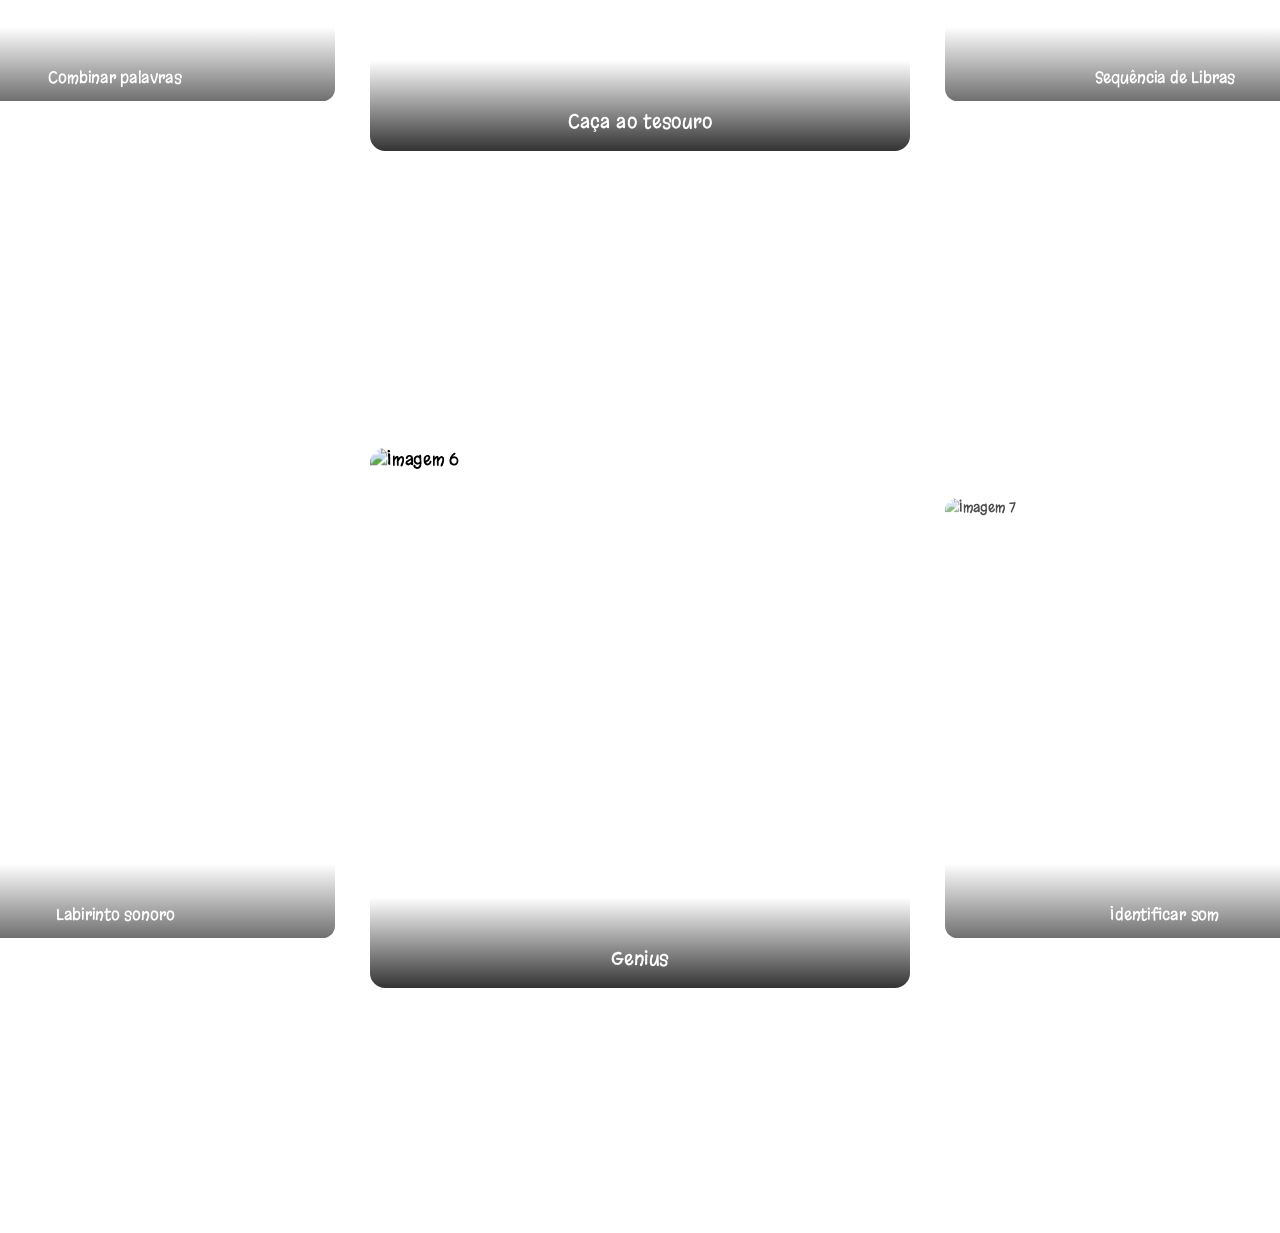
==== commit d922d47a: "update: links carrossel" ====
--- a/jogos.html
+++ b/jogos.html
@@ -201,41 +201,53 @@
 
     <div class="carousel">
 
-        <div class="carousel-title">
-            Título do Carrossel
-        </div>
+        <div class="carousel-title">Jogos para neurodivergentes</div>
 
 
         <div class="carousel-window">
             <div class="carousel-track">
-                <div class="carousel-card">
-                    <img src="https://picsum.photos/id/1015/800/800" alt="Imagem 1">
-                    <div class="card-title">Título 1</div>
-                </div>
-
-
-                <div class="carousel-card">
-                    <img src="https://picsum.photos/id/1016/800/800" alt="Imagem 2">
-                    <div class="card-title">Título 2</div>
-                </div>
-
-
-                <div class="carousel-card">
-                    <img src="https://picsum.photos/id/1025/800/800" alt="Imagem 3">
-                    <div class="card-title">Título 3</div>
-                </div>
-
-
-                <div class="carousel-card">
-                    <img src="https://picsum.photos/id/1035/800/800" alt="Imagem 4">
-                    <div class="card-title">Título 4</div>
-                </div>
-
-
-                <div class="carousel-card">
-                    <img src="https://picsum.photos/id/1043/800/800" alt="Imagem 5">
-                    <div class="card-title">Título 5</div>
-                </div>
+
+                <a href="../LudoJogosDigital/jogos/organizador_emocoes/organizador.html">
+                    <div class="carousel-card">
+                        <img src="https://picsum.photos/id/1015/800/800" alt="Imagem 1">
+                        <div class="card-title">Organizador de emoções</div>
+                    </div>
+                </a>
+
+                <a href="../LudoJogosDigital/jogos/rotina_visual/rotina.html">
+                    <div class="carousel-card">
+                        <img src="https://picsum.photos/id/1016/800/800" alt="Imagem 2">
+                        <div class="card-title">Rotina visual</div>
+                    </div>
+                </a>
+
+                <a href="../LudoJogosDigital/jogos/foco_alvo/foco.html">
+                    <div class="carousel-card">
+                        <img src="https://picsum.photos/id/1025/800/800" alt="Imagem 3">
+                        <div class="card-title">Foco no alvo</div>
+                    </div>
+                </a>
+
+                <a href="../LudoJogosDigital/jogos/organizador_emocoes/organizador.html">
+                    <div class="carousel-card">
+                        <img src="https://picsum.photos/id/1015/800/800" alt="Imagem 1">
+                        <div class="card-title">Organizador de emoções</div>
+                    </div>
+                </a>
+
+                <a href="../LudoJogosDigital/jogos/rotina_visual/rotina.html">
+                    <div class="carousel-card">
+                        <img src="https://picsum.photos/id/1016/800/800" alt="Imagem 2">
+                        <div class="card-title">Rotina visual</div>
+                    </div>
+                </a>
+
+                <a href="../LudoJogosDigital/jogos/foco_alvo/foco.html">
+                    <div class="carousel-card">
+                        <img src="https://picsum.photos/id/1025/800/800" alt="Imagem 3">
+                        <div class="card-title">Foco no alvo</div>
+                    </div>
+                </a>
 
             </div>
 
@@ -252,29 +264,97 @@
 
     <div class="carousel">
 
-        <div class="carousel-title">Outro Carrossel</div>
+        <div class="carousel-title">Jogos para deficientes auditivos</div>
+
 
         <div class="carousel-window">
-
             <div class="carousel-track">
+                <div class="carousel-card">
+                    <img src="https://picsum.photos/id/1015/800/800" alt="Imagem 1">
+                    <div class="card-title">Caça ao tesouro</div>
+                </div>
+
+
+                <div class="carousel-card">
+                    <img src="https://picsum.photos/id/1016/800/800" alt="Imagem 2">
+                    <div class="card-title">Sequência de Libras</div>
+                </div>
+
+
+                <div class="carousel-card">
+                    <img src="https://picsum.photos/id/1025/800/800" alt="Imagem 3">
+                    <div class="card-title">Combinar palavras</div>
+                </div>
+
+
+                <div class="carousel-card">
+                    <img src="https://picsum.photos/id/1035/800/800" alt="Imagem 4">
+                    <div class="card-title">Caça ao tesouro</div>
+                </div>
+
+
+                <div class="carousel-card">
+                    <img src="https://picsum.photos/id/1043/800/800" alt="Imagem 5">
+                    <div class="card-title">Sequência de Libras</div>
+                </div>
+
+                <div class="carousel-card">
+                    <img src="https://picsum.photos/id/1043/800/800" alt="Imagem 5">
+                    <div class="card-title">Combinar palavras</div>
+                </div>
+
+            </div>
+
+            <button class="carousel-button prev">‹</button>
+
+            <button class="carousel-button next">›</button>
+        </div>
+
+    </div>
+
+    <!-- =========================================
+         CARROSSEL 3
+    ========================================= -->
+
+    <div class="carousel">
+
+        <div class="carousel-title">Jogos para deficientes visuais</div>
+
+        <div class="carousel-window">
+
+            <div class="carousel-track">
 
                 <div class="carousel-card">
                     <img src="https://picsum.photos/id/1069/800/800" alt="Imagem 6"> 
-                    <div class="card-title">Produto 1</div>
+                    <div class="card-title">Genius</div>
                 </div>
 
                 <div class="carousel-card">
                     <img src="https://picsum.photos/id/1074/800/800" alt="Imagem 7">
-                    <div class="card-title">Produto 2</div>
+                    <div class="card-title">Identificar som</div>
                 </div>
 
 
                 <div class="carousel-card">
                     <img src="https://picsum.photos/id/1084/800/800" alt="Imagem 8">
-                    <div class="card-title">Produto 3</div>
-                </div>
-
-            </div>
+                    <div class="card-title">Labirinto sonoro</div>
+                </div>
+
+                <div class="carousel-card">
+                    <img src="https://picsum.photos/id/1069/800/800" alt="Imagem 6"> 
+                    <div class="card-title">Genius</div>
+                </div>
+
+                <div class="carousel-card">
+                    <img src="https://picsum.photos/id/1074/800/800" alt="Imagem 7">
+                    <div class="card-title">Identificar som</div>
+                </div>
+
+
+                <div class="carousel-card">
+                    <img src="https://picsum.photos/id/1084/800/800" alt="Imagem 8">
+                    <div class="card-title">Labirinto sonoro</div>
+                </div>
 
             <button class="carousel-button prev">‹</button>
 
--- a/css/jogos.css
+++ b/css/jogos.css
@@ -4,6 +4,7 @@
     --z-header:   100;
     --z-overlay:  1000;
     --z-topo:     9999;
+    --carousel-spacing: 300px;
 }
 
 /* ─── Reset ─────────────────────────────────────────────────────── */
@@ -640,14 +641,15 @@
     width: 100%;
     max-width: 1000px;
     margin: 0 auto 80px;
+    margin-bottom: var(--carousel-spacing);
 }
 
 
 .carousel-title {
     text-align: center;
     color: white;
-    font-size: 20px;
-    margin-bottom: 25px;
+    font-size: 24px;
+    margin-bottom: 75px;
 }
 
 
@@ -682,8 +684,8 @@
 .carousel-card {
     position: absolute;
 
-    width: 400px;
-    height: 400px;
+    width: 500px;
+    height: 500px;
 
     top: 50%;
     left: 50%;
@@ -855,12 +857,12 @@
 
 
 .carousel-button.prev {
-    left: -150px;
+    left: -300px;
 }
 
 
 .carousel-button.next {
-    right: -150px;
+    right: -300px;
 }
 
 
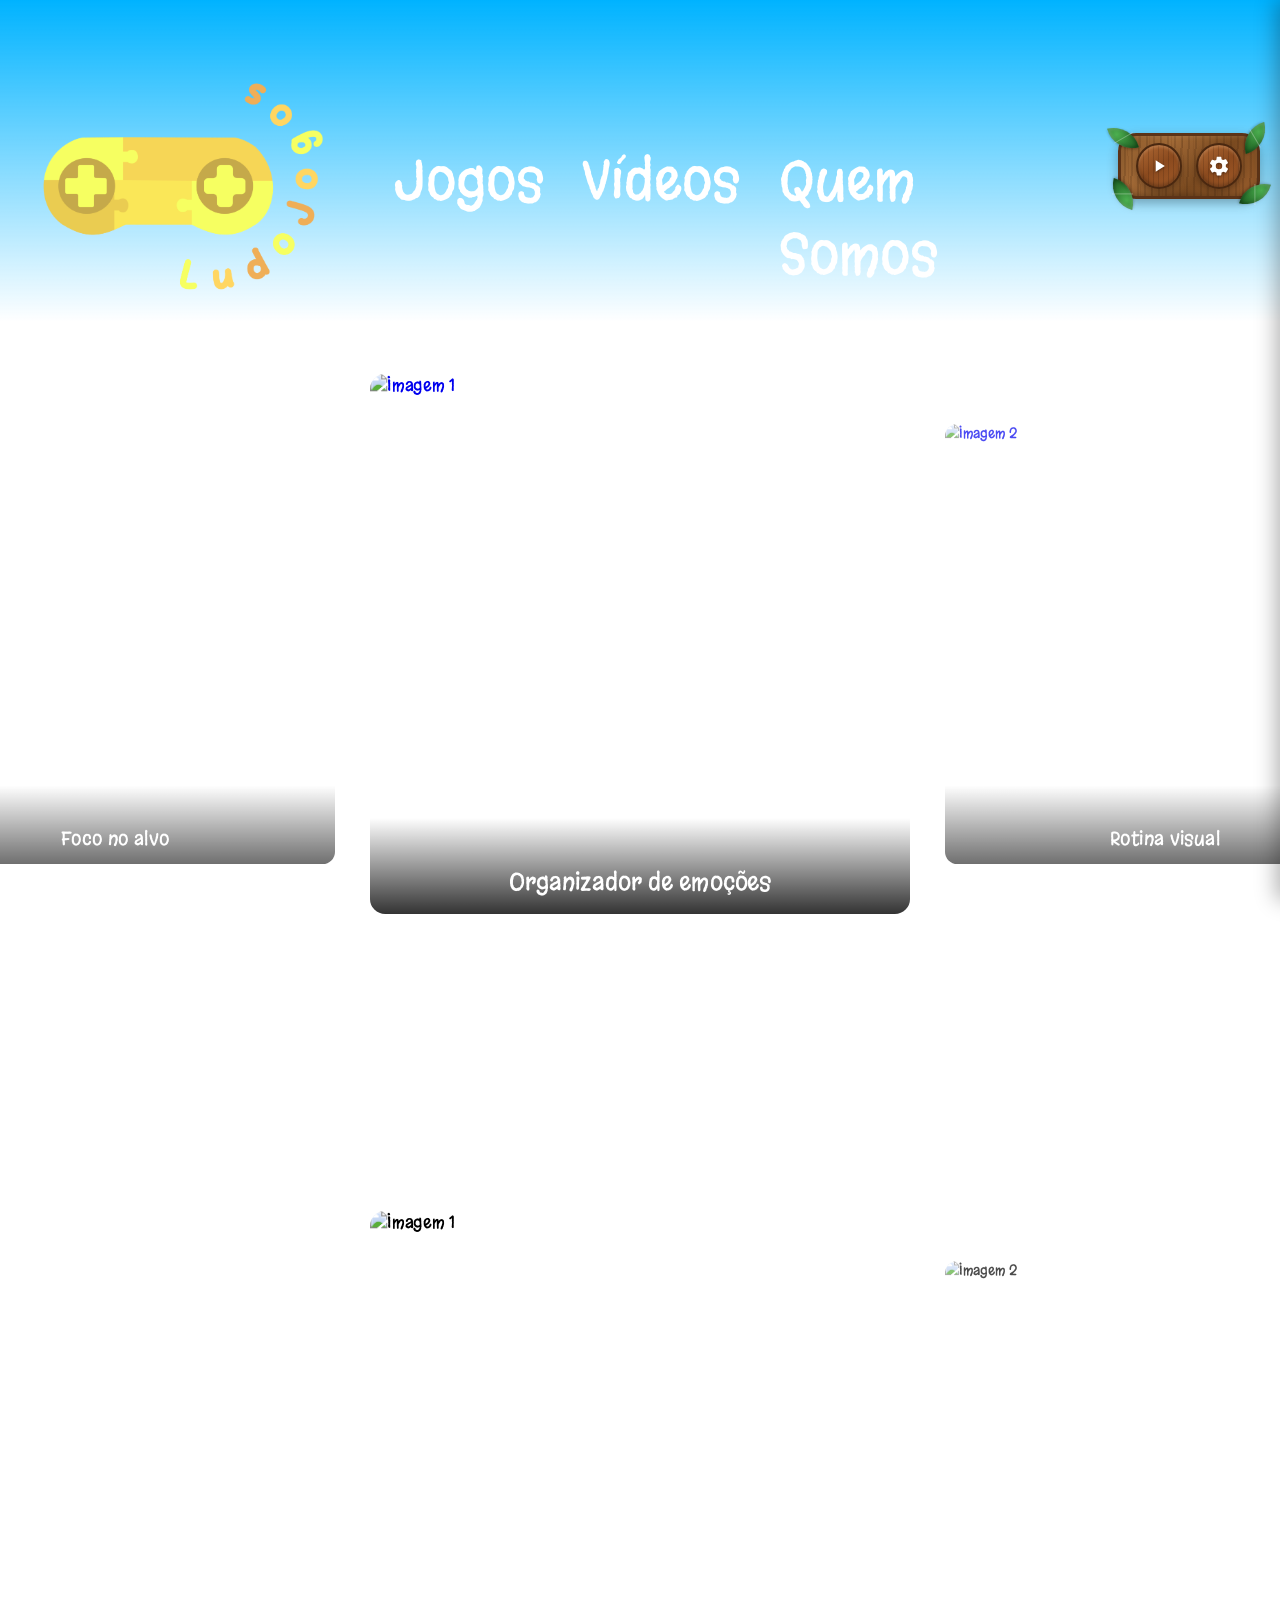
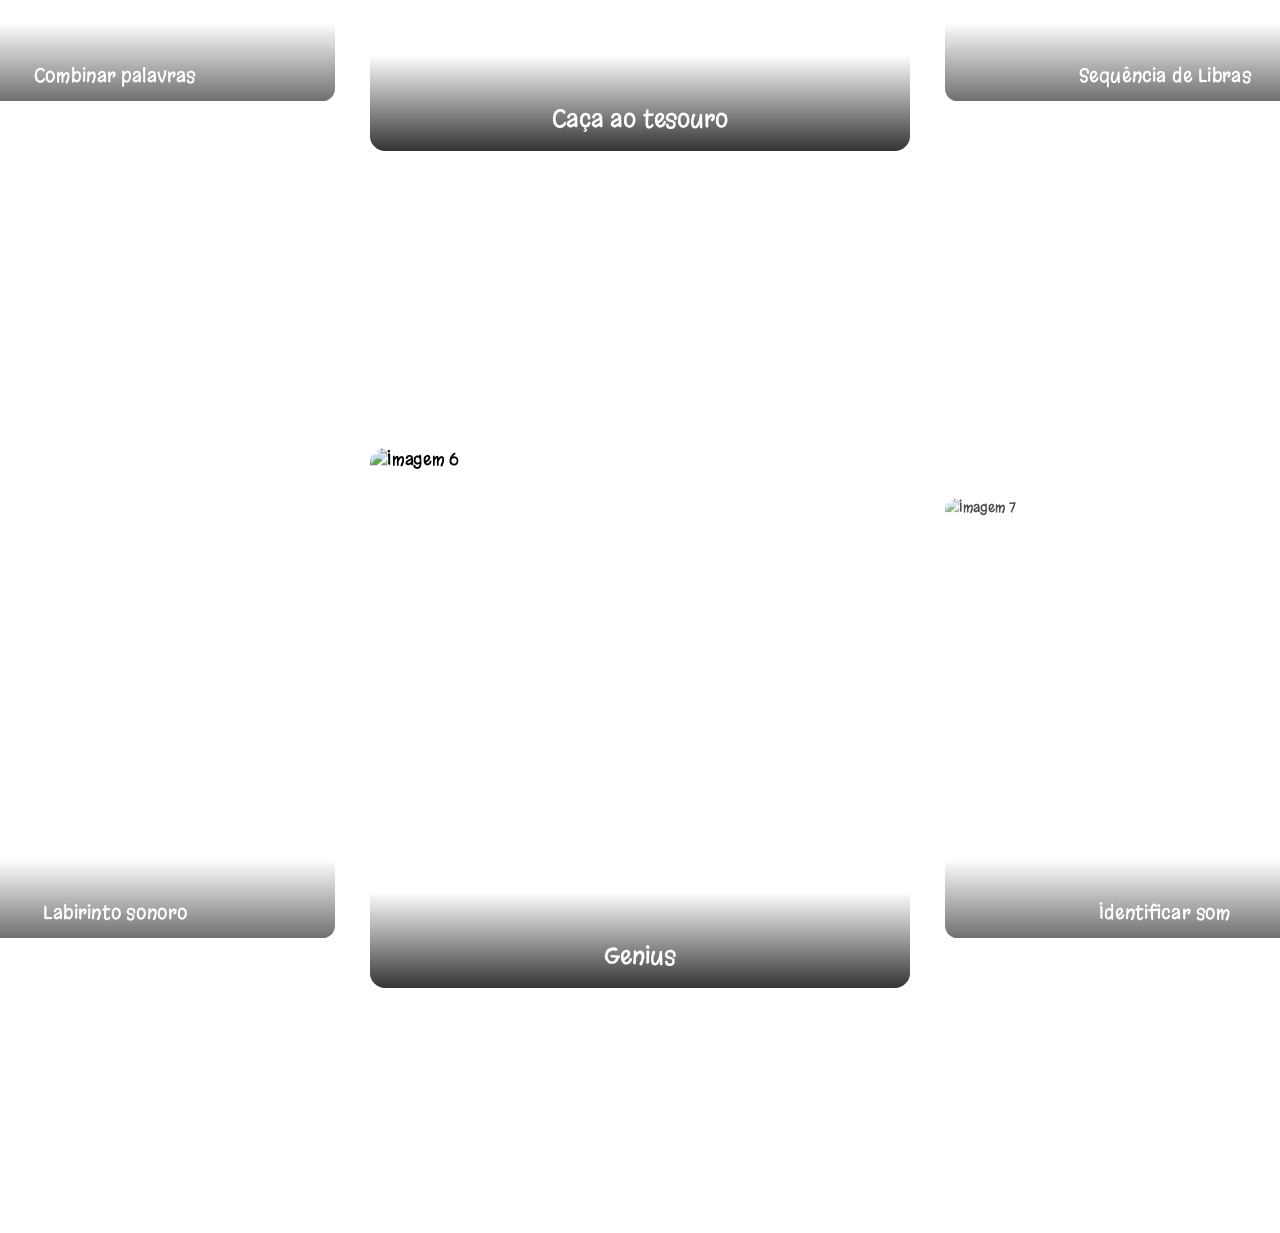
==== commit 7a13a598: "update: botão carrossel" ====
--- a/jogos.html
+++ b/jogos.html
@@ -251,9 +251,14 @@
 
             </div>
 
-            <button class="carousel-button prev">‹</button>
-
-            <button class="carousel-button next">›</button>
+            <button class="carousel-button prev">
+                    <svg class="icone-musica-play" viewBox="0 0 24 24" xmlns="http://www.w3.org/2000/svg" aria-hidden="true">
+                        <path d="M8 5v14l11-7z"/>
+                    </svg>
+            <button class="carousel-button next">
+                    <svg class="icone-musica-play" viewBox="0 0 24 24" xmlns="http://www.w3.org/2000/svg" aria-hidden="true">
+                        <path d="M8 5v14l11-7z"/>
+                    </svg>
         </div>
 
     </div>
@@ -305,9 +310,14 @@
 
             </div>
 
-            <button class="carousel-button prev">‹</button>
-
-            <button class="carousel-button next">›</button>
+            <button class="carousel-button prev">
+                    <svg class="icone-musica-play" viewBox="0 0 24 24" xmlns="http://www.w3.org/2000/svg" aria-hidden="true">
+                        <path d="M8 5v14l11-7z"/>
+                    </svg>
+            <button class="carousel-button next">
+                    <svg class="icone-musica-play" viewBox="0 0 24 24" xmlns="http://www.w3.org/2000/svg" aria-hidden="true">
+                        <path d="M8 5v14l11-7z"/>
+                    </svg>
         </div>
 
     </div>
@@ -356,9 +366,14 @@
                     <div class="card-title">Labirinto sonoro</div>
                 </div>
 
-            <button class="carousel-button prev">‹</button>
-
-            <button class="carousel-button next">›</button>
+            <button class="carousel-button prev">
+                    <svg class="icone-musica-play" viewBox="0 0 24 24" xmlns="http://www.w3.org/2000/svg" aria-hidden="true">
+                        <path d="M8 5v14l11-7z"/>
+                    </svg>
+            <button class="carousel-button next">
+                    <svg class="icone-musica-play" viewBox="0 0 24 24" xmlns="http://www.w3.org/2000/svg" aria-hidden="true">
+                        <path d="M8 5v14l11-7z"/>
+                    </svg>
         </div>
 
     </div>
--- a/css/jogos.css
+++ b/css/jogos.css
@@ -794,7 +794,7 @@
 
     text-align: center;
 
-    font-size: 18px;
+    font-size: 22px;
     font-weight: 500;
 
     background: linear-gradient(
@@ -811,35 +811,22 @@
 
 .carousel-button {
     position: absolute;
-
     top: 50%;
-
     transform: translateY(-50%);
-
-    width: 40px;
-    height: 40px;
-
+    width: 44px;
+    height: 44px;
     border: none;
-
     border-radius: 50%;
-
-    background: white;
-
+    background: #A15A40;
     color: #222;
-
     font-size: 27px;
-
-    cursor: pointer;
-
-    z-index: 20;
-
+    z-index: var(--z-conteudo);
     display: flex;
     align-items: center;
     justify-content: center;
-
-    box-shadow:
-        0 3px 10px rgba(0, 0, 0, 0.20);
-
+    border: 2px solid #242424;
+    margin-right: 12px;
+    box-shadow: inset -1.5px -2px 5px rgba(0, 0, 0, 0.6);
     transition:
         transform 0.2s ease,
         box-shadow 0.2s ease;
@@ -850,9 +837,14 @@
     transform:
         translateY(-50%)
         scale(1.1);
-
-    box-shadow:
-        0 5px 15px rgba(0, 0, 0, 0.30);
+    box-shadow: inset -1.5px -2px 5px rgba(0, 0, 0, 0.6);
+}
+
+.carousel-button svg {
+  fill: #fff;
+  width: 23px;
+  height: 23px;
+
 }
 
 
@@ -860,9 +852,13 @@
     left: -300px;
 }
 
+.carousel-button.prev svg {
+  transform: rotate(180deg);
+}
+
 
 .carousel-button.next {
-    right: -300px;
+    right: -310px;
 }
 
 
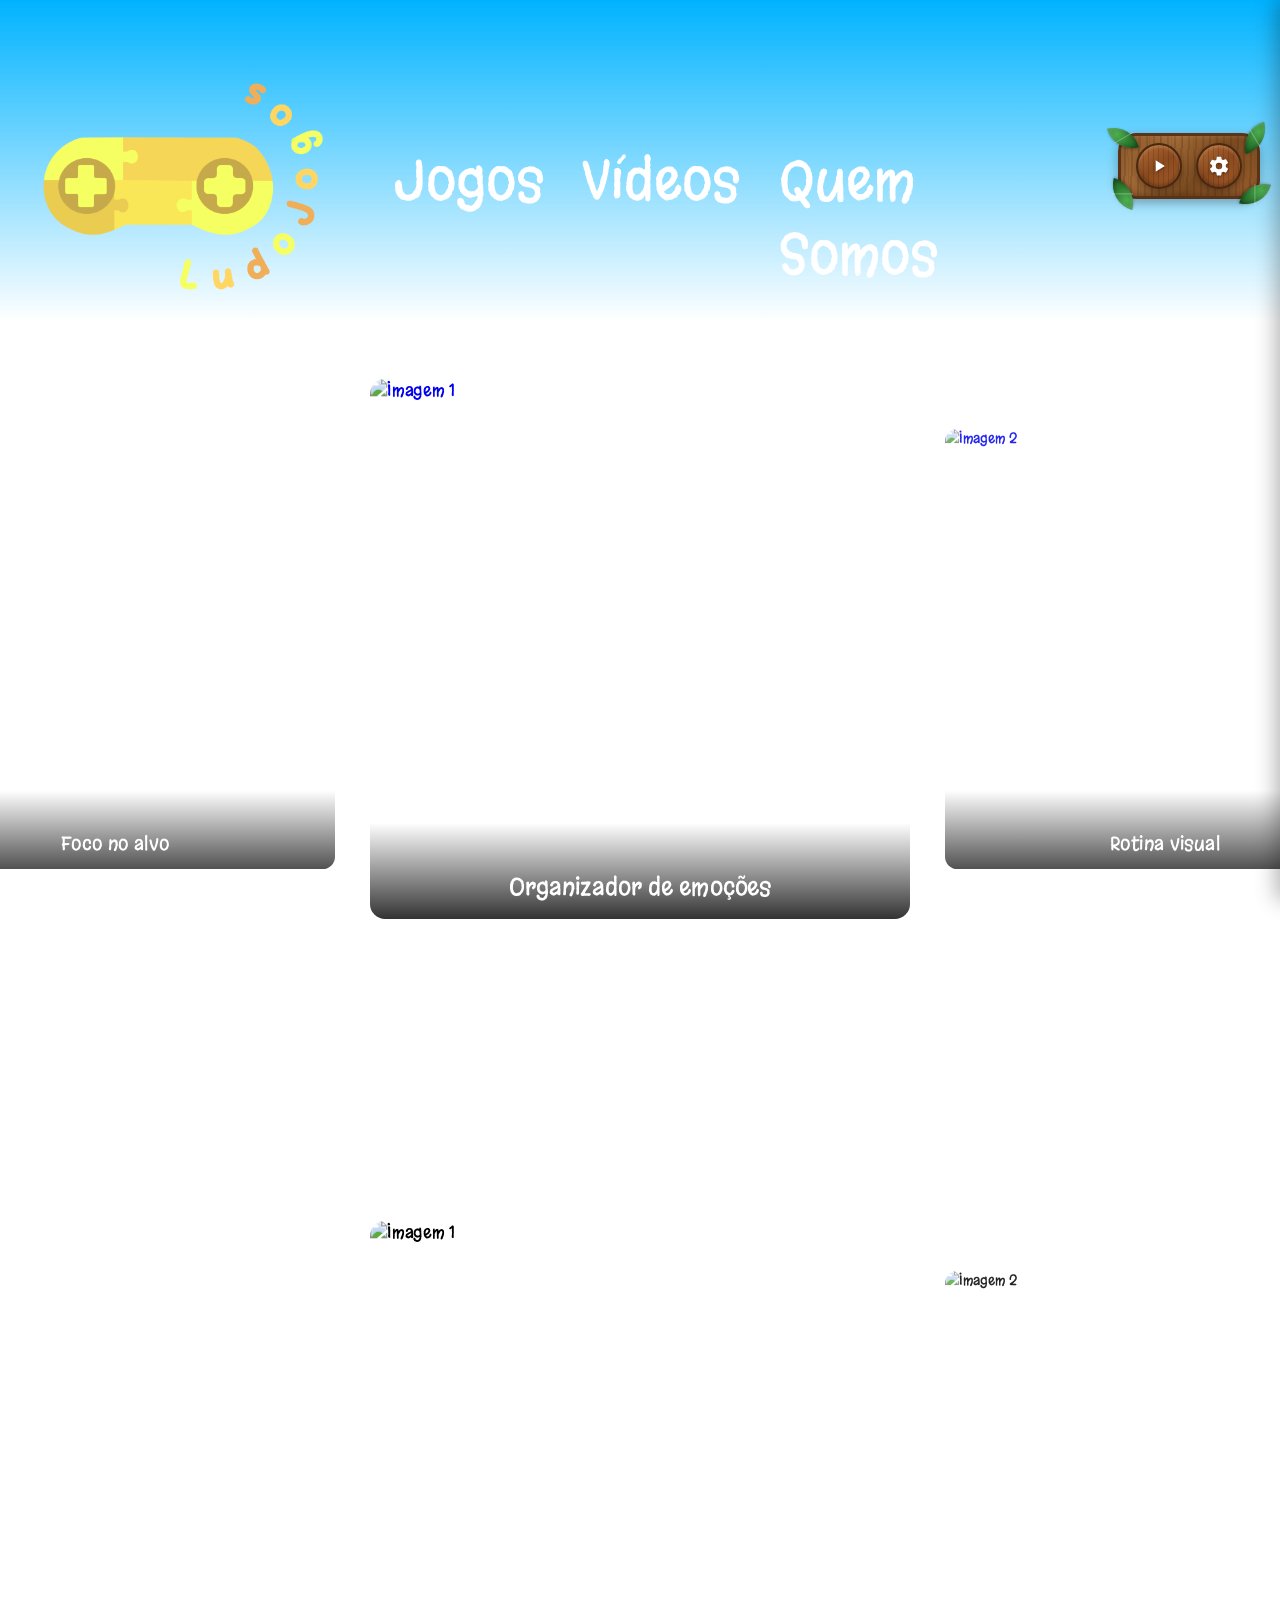
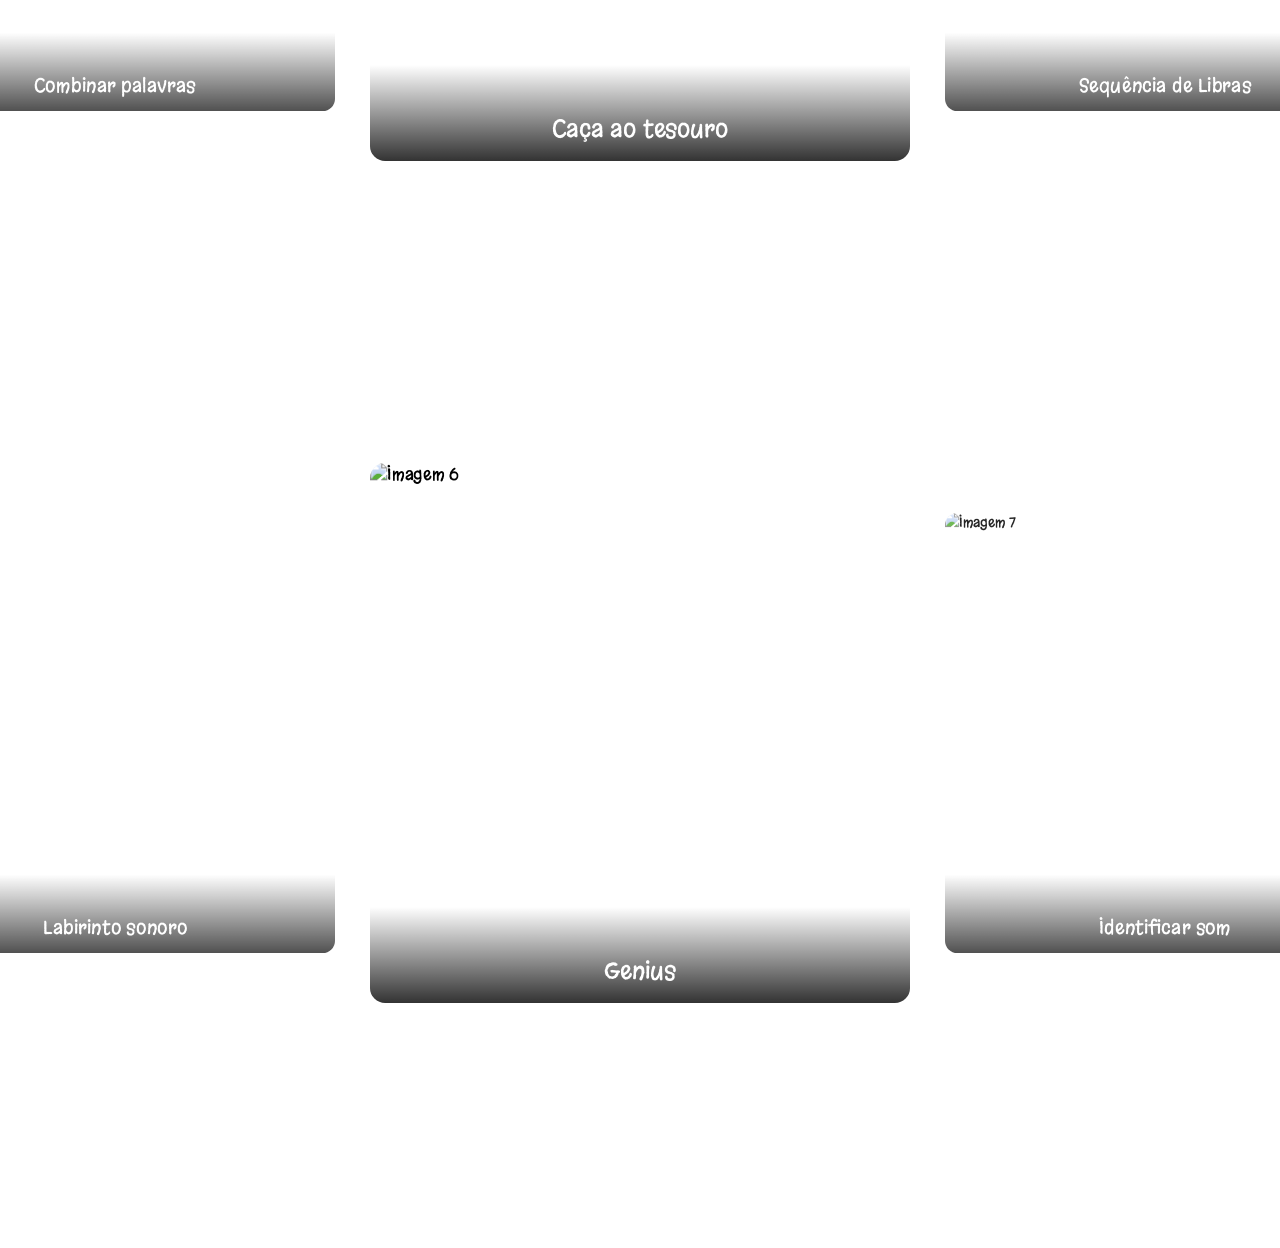
==== commit 61c12d87: "update: capas dos cards adicionadas algumas capas dos cards dos jogos." ====
--- a/jogos.html
+++ b/jogos.html
@@ -209,7 +209,7 @@
 
                 <a href="../LudoJogosDigital/jogos/organizador_emocoes/organizador.html">
                     <div class="carousel-card">
-                        <img src="https://picsum.photos/id/1015/800/800" alt="Imagem 1">
+                        <img src="../LudoJogosDigital/imgs/emoções.png" alt="Imagem 1">
                         <div class="card-title">Organizador de emoções</div>
                     </div>
                 </a>
@@ -230,7 +230,7 @@
 
                 <a href="../LudoJogosDigital/jogos/organizador_emocoes/organizador.html">
                     <div class="carousel-card">
-                        <img src="https://picsum.photos/id/1015/800/800" alt="Imagem 1">
+                        <img src="../LudoJogosDigital/imgs/emoções.png" alt="Imagem 1">
                         <div class="card-title">Organizador de emoções</div>
                     </div>
                 </a>
@@ -335,7 +335,7 @@
             <div class="carousel-track">
 
                 <div class="carousel-card">
-                    <img src="https://picsum.photos/id/1069/800/800" alt="Imagem 6"> 
+                    <img src="../LudoJogosDigital/imgs/genius.png" alt="Imagem 6"> 
                     <div class="card-title">Genius</div>
                 </div>
 
@@ -346,12 +346,12 @@
 
 
                 <div class="carousel-card">
-                    <img src="https://picsum.photos/id/1084/800/800" alt="Imagem 8">
+                    <img src="../LudoJogosDigital/imgs/labirinto.png" alt="Imagem 8">
                     <div class="card-title">Labirinto sonoro</div>
                 </div>
 
                 <div class="carousel-card">
-                    <img src="https://picsum.photos/id/1069/800/800" alt="Imagem 6"> 
+                    <img src="../LudoJogosDigital/imgs/genius.png" alt="Imagem 6"> 
                     <div class="card-title">Genius</div>
                 </div>
 
@@ -362,7 +362,7 @@
 
 
                 <div class="carousel-card">
-                    <img src="https://picsum.photos/id/1084/800/800" alt="Imagem 8">
+                    <img src="../LudoJogosDigital/imgs/labirinto.png" alt="Imagem 8">
                     <div class="card-title">Labirinto sonoro</div>
                 </div>
 
--- a/css/jogos.css
+++ b/css/jogos.css
@@ -648,7 +648,7 @@
 .carousel-title {
     text-align: center;
     color: white;
-    font-size: 24px;
+    font-size: 28px;
     margin-bottom: 75px;
 }
 
@@ -729,7 +729,7 @@
         translate(-50%, -50%)
         scale(0.88);
 
-    opacity: 0.7;
+    opacity: 0.85;
 }
 
 
@@ -757,7 +757,7 @@
         translate(-50%, -50%)
         scale(0.88);
 
-    opacity: 0.7;
+    opacity: 0.85;
 }
 
 
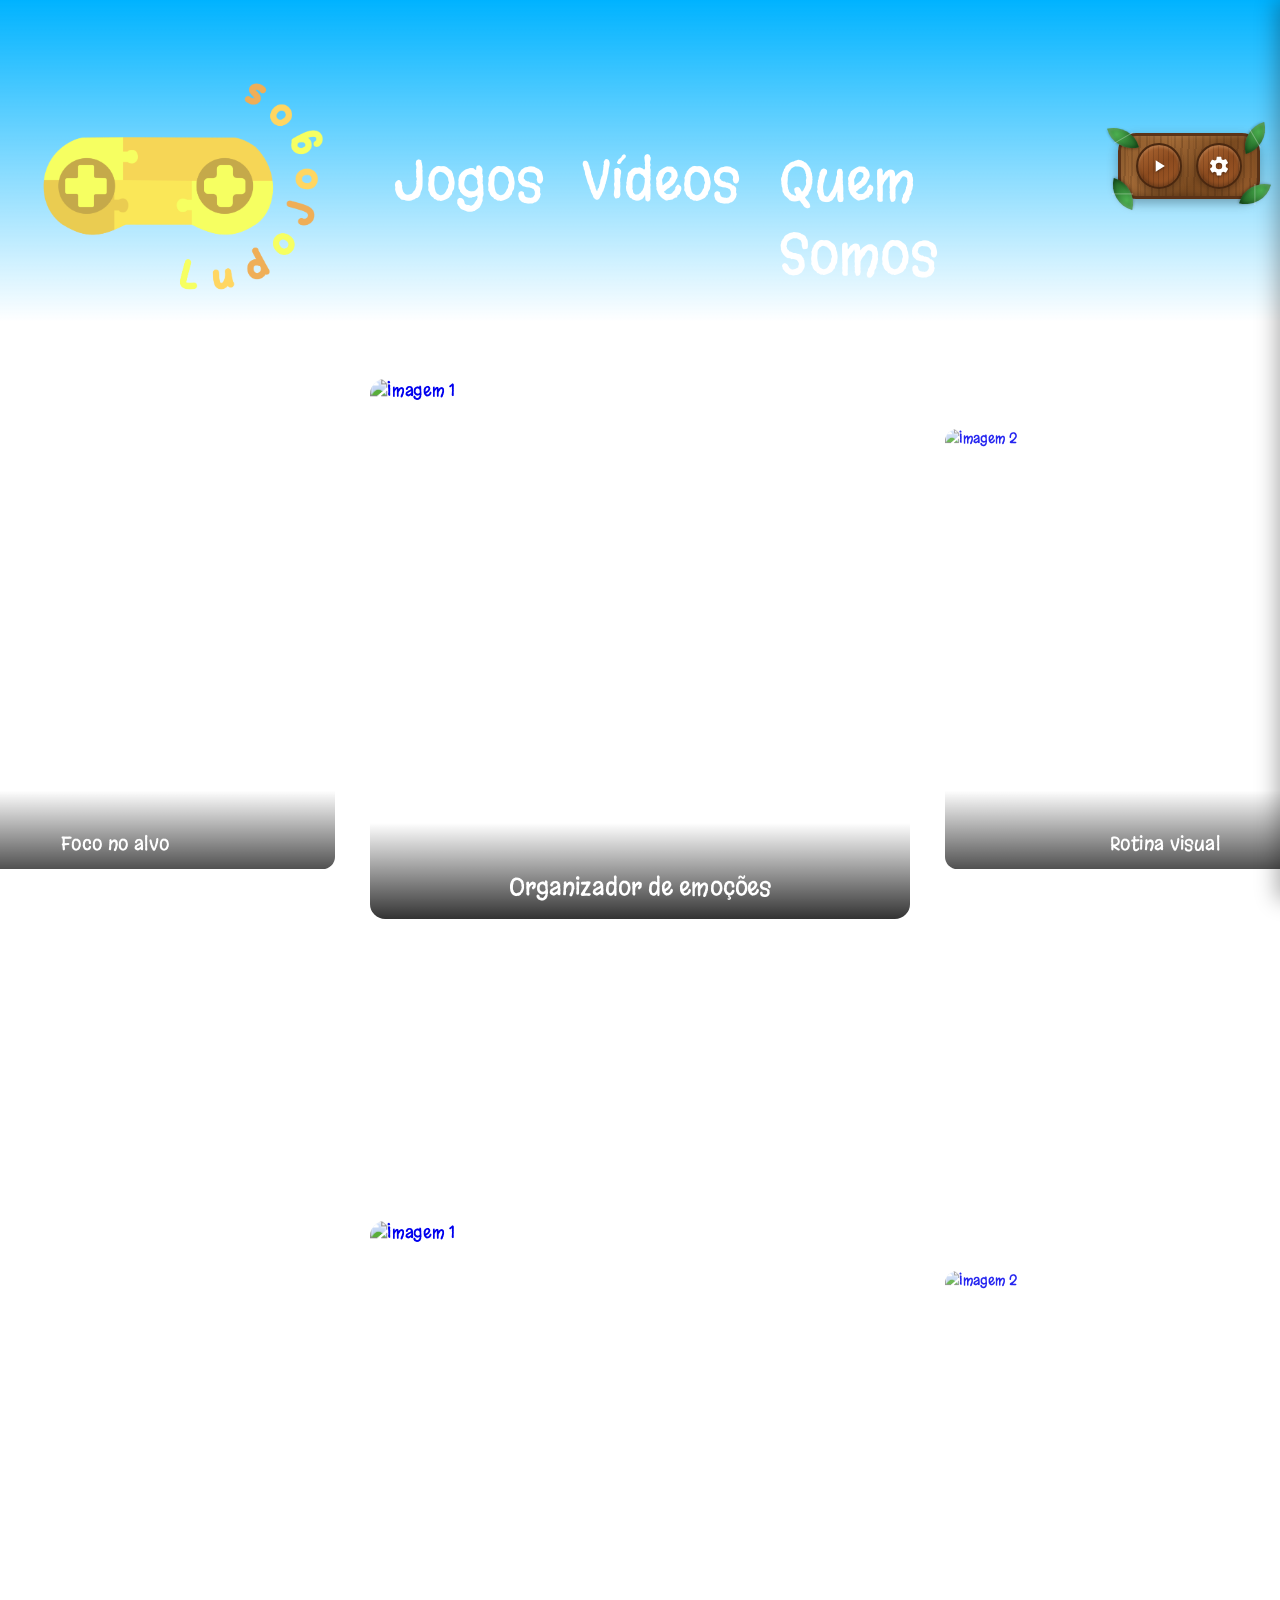
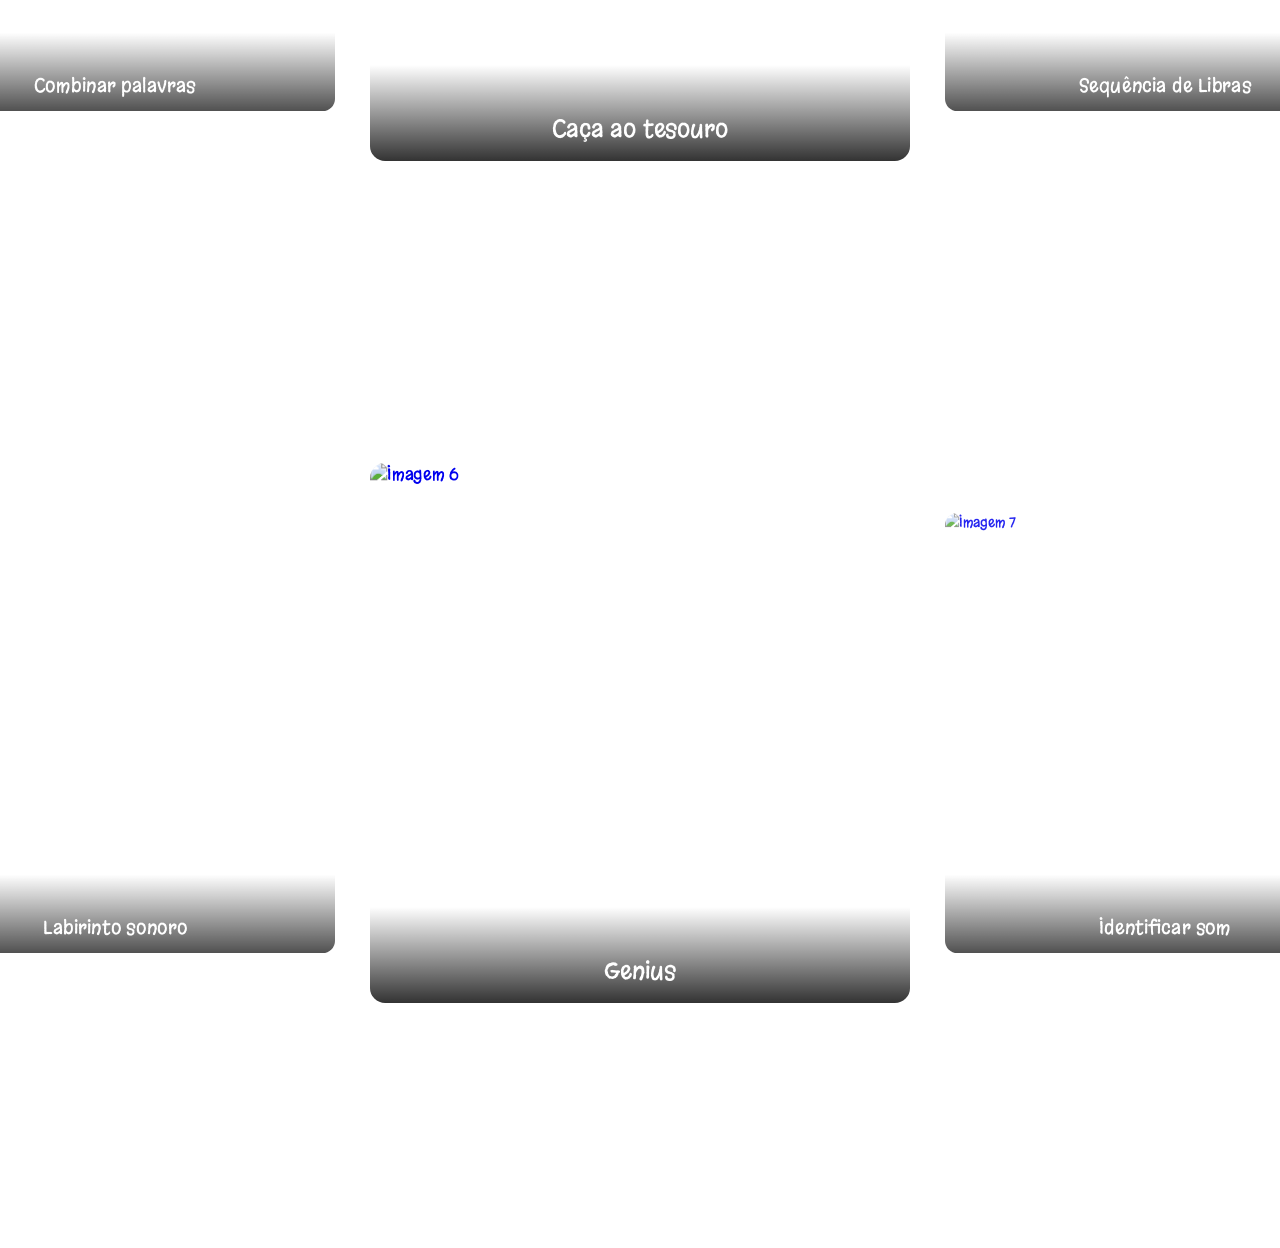
==== commit e739e5ba: "update: link dos jogos" ====
--- a/jogos.html
+++ b/jogos.html
@@ -273,40 +273,53 @@
 
 
         <div class="carousel-window">
+
             <div class="carousel-track">
-                <div class="carousel-card">
-                    <img src="https://picsum.photos/id/1015/800/800" alt="Imagem 1">
-                    <div class="card-title">Caça ao tesouro</div>
-                </div>
-
-
-                <div class="carousel-card">
-                    <img src="https://picsum.photos/id/1016/800/800" alt="Imagem 2">
-                    <div class="card-title">Sequência de Libras</div>
-                </div>
-
-
-                <div class="carousel-card">
-                    <img src="https://picsum.photos/id/1025/800/800" alt="Imagem 3">
-                    <div class="card-title">Combinar palavras</div>
-                </div>
-
-
-                <div class="carousel-card">
-                    <img src="https://picsum.photos/id/1035/800/800" alt="Imagem 4">
-                    <div class="card-title">Caça ao tesouro</div>
-                </div>
-
-
-                <div class="carousel-card">
-                    <img src="https://picsum.photos/id/1043/800/800" alt="Imagem 5">
-                    <div class="card-title">Sequência de Libras</div>
-                </div>
-
-                <div class="carousel-card">
-                    <img src="https://picsum.photos/id/1043/800/800" alt="Imagem 5">
-                    <div class="card-title">Combinar palavras</div>
-                </div>
+                <a href="../LudoJogosDigital/jogos/caca_tesouro/caca.html">
+                    <div class="carousel-card">
+                        <img src="https://picsum.photos/id/1015/800/800" alt="Imagem 1">
+                        <div class="card-title">Caça ao tesouro</div>
+                    </div>
+                </a>
+
+
+                <a href="../LudoJogosDigital/jogos/sequencia_libras/libras.html">
+                    <div class="carousel-card">
+                        <img src="https://picsum.photos/id/1016/800/800" alt="Imagem 2">
+                        <div class="card-title">Sequência de Libras</div>
+                    </div>
+                </a>
+
+
+                <a href="../LudoJogosDigital/jogos/palavras_combina/palavra.html">
+                    <div class="carousel-card">
+                        <img src="https://picsum.photos/id/1025/800/800" alt="Imagem 3">
+                        <div class="card-title">Combinar palavras</div>
+                    </div>
+                </a>
+
+
+                <a href="../LudoJogosDigital/jogos/caca_tesouro/caca.html">
+                    <div class="carousel-card">
+                        <img src="https://picsum.photos/id/1035/800/800" alt="Imagem 4">
+                        <div class="card-title">Caça ao tesouro</div>
+                    </div>
+                </a>
+
+
+                <a href="../LudoJogosDigital/jogos/sequencia_libras/libras.html">
+                    <div class="carousel-card">
+                        <img src="https://picsum.photos/id/1043/800/800" alt="Imagem 5">
+                        <div class="card-title">Sequência de Libras</div>
+                    </div>
+                </a>
+
+                <a href="../LudoJogosDigital/jogos/palavras_combina/palavra.html">
+                    <div class="carousel-card">
+                        <img src="https://picsum.photos/id/1043/800/800" alt="Imagem 5">
+                        <div class="card-title">Combinar palavras</div>
+                    </div>
+                </a>
 
             </div>
 
@@ -334,37 +347,49 @@
 
             <div class="carousel-track">
 
-                <div class="carousel-card">
-                    <img src="../LudoJogosDigital/imgs/genius.png" alt="Imagem 6"> 
-                    <div class="card-title">Genius</div>
-                </div>
-
-                <div class="carousel-card">
-                    <img src="https://picsum.photos/id/1074/800/800" alt="Imagem 7">
-                    <div class="card-title">Identificar som</div>
-                </div>
-
-
-                <div class="carousel-card">
-                    <img src="../LudoJogosDigital/imgs/labirinto.png" alt="Imagem 8">
-                    <div class="card-title">Labirinto sonoro</div>
-                </div>
-
-                <div class="carousel-card">
-                    <img src="../LudoJogosDigital/imgs/genius.png" alt="Imagem 6"> 
-                    <div class="card-title">Genius</div>
-                </div>
-
-                <div class="carousel-card">
-                    <img src="https://picsum.photos/id/1074/800/800" alt="Imagem 7">
-                    <div class="card-title">Identificar som</div>
-                </div>
-
-
-                <div class="carousel-card">
-                    <img src="../LudoJogosDigital/imgs/labirinto.png" alt="Imagem 8">
-                    <div class="card-title">Labirinto sonoro</div>
-                </div>
+                <a href="../LudoJogosDigital/jogos/genius_som/genius.html">
+                    <div class="carousel-card">
+                        <img src="../LudoJogosDigital/imgs/genius.png" alt="Imagem 6">
+                        <div class="card-title">Genius</div>
+                    </div>
+                </a>
+
+                <a href="../LudoJogosDigital/jogos/jogo_identificar_som/superouvido.html">
+                    <div class="carousel-card">
+                        <img src="https://picsum.photos/id/1074/800/800" alt="Imagem 7">
+                        <div class="card-title">Identificar som</div>
+                    </div>
+                </a>
+
+
+                <a href="../LudoJogosDigital/jogos/labirinto_sonoro/labirinto.html">
+                    <div class="carousel-card">
+                        <img src="../LudoJogosDigital/imgs/labirinto.png" alt="Imagem 8">
+                        <div class="card-title">Labirinto sonoro</div>
+                    </div>
+                </a>
+
+                <a href="../LudoJogosDigital/jogos/genius_som/genius.html">
+                    <div class="carousel-card">
+                        <img src="../LudoJogosDigital/imgs/genius.png" alt="Imagem 6">
+                        <div class="card-title">Genius</div>
+                    </div>
+                </a>
+
+                <a href="../LudoJogosDigital/jogos/jogo_identificar_som/superouvido.html">
+                    <div class="carousel-card">
+                        <img src="https://picsum.photos/id/1074/800/800" alt="Imagem 7">
+                        <div class="card-title">Identificar som</div>
+                    </div>
+                </a>
+
+
+                <a href="../LudoJogosDigital/jogos/labirinto_sonoro/labirinto.html">
+                    <div class="carousel-card">
+                        <img src="../LudoJogosDigital/imgs/labirinto.png" alt="Imagem 8">
+                        <div class="card-title">Labirinto sonoro</div>
+                    </div>
+                </a>
 
             <button class="carousel-button prev">
                     <svg class="icone-musica-play" viewBox="0 0 24 24" xmlns="http://www.w3.org/2000/svg" aria-hidden="true">
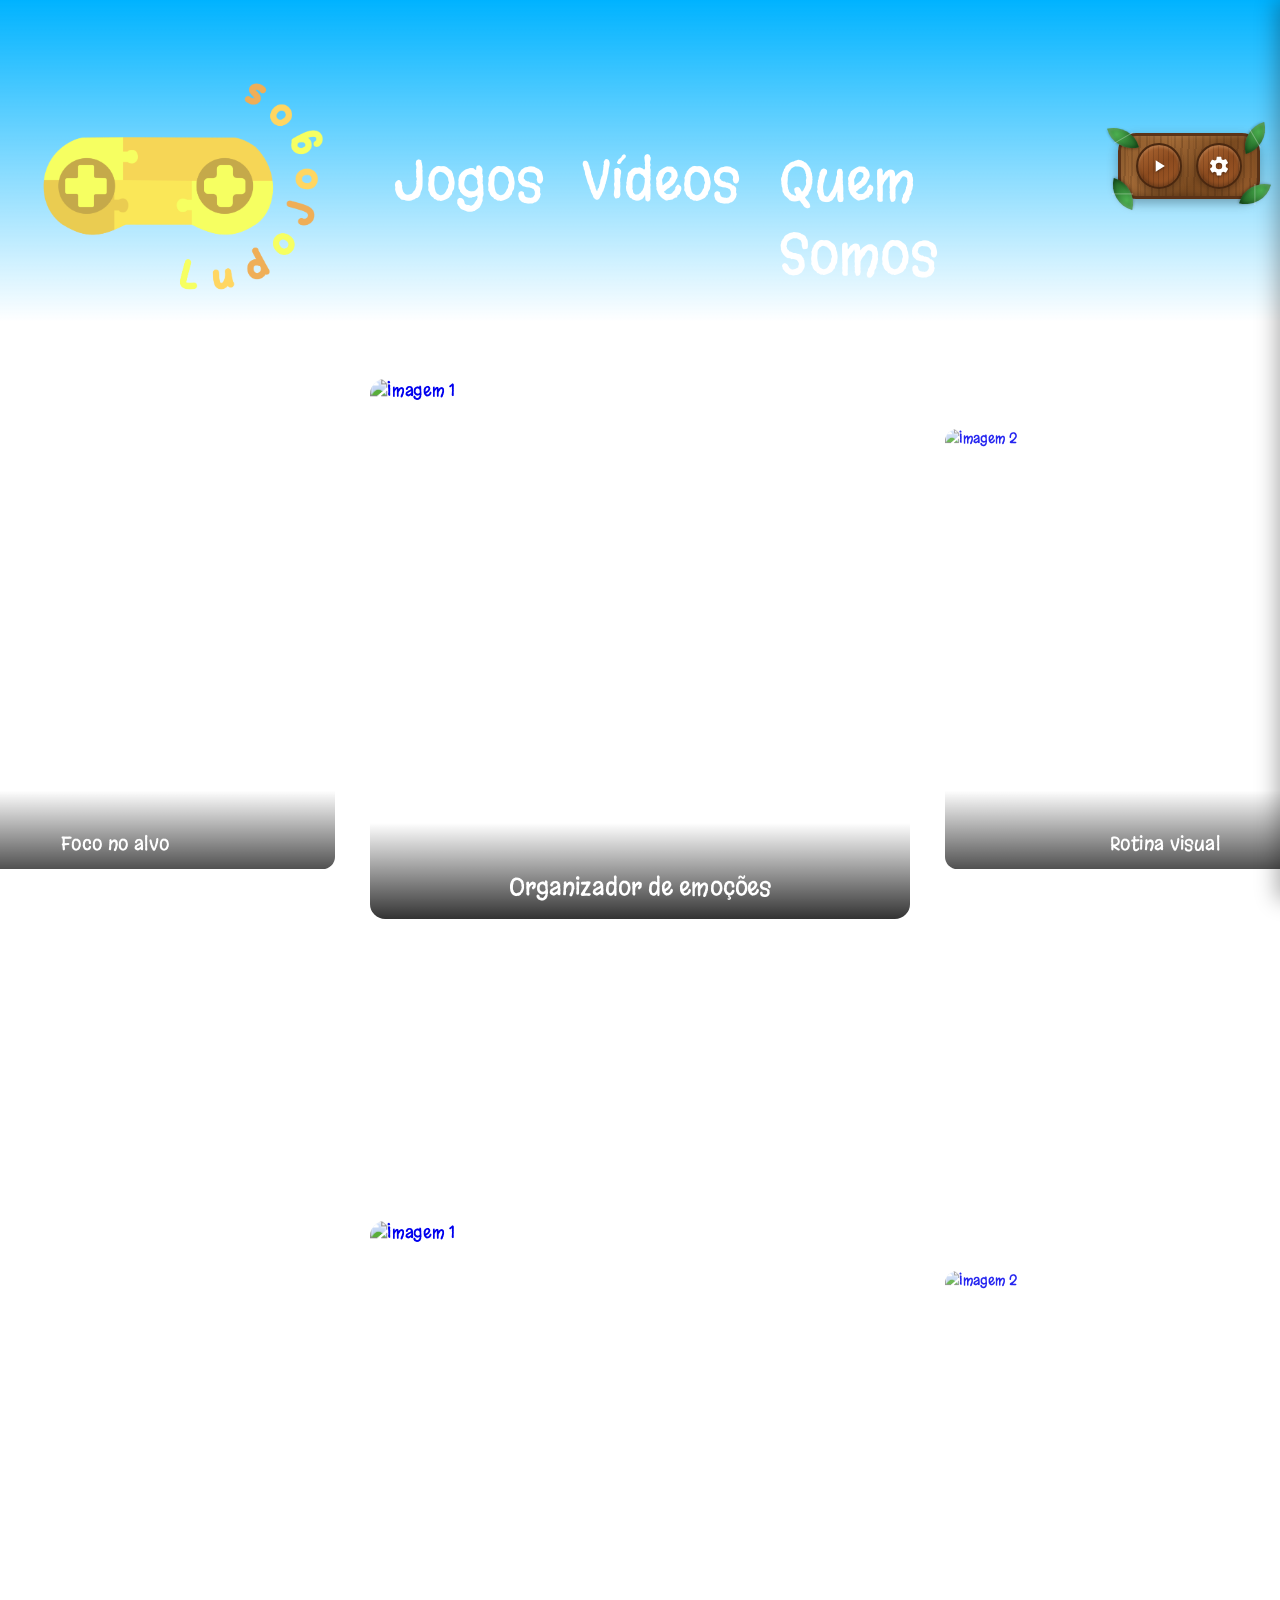
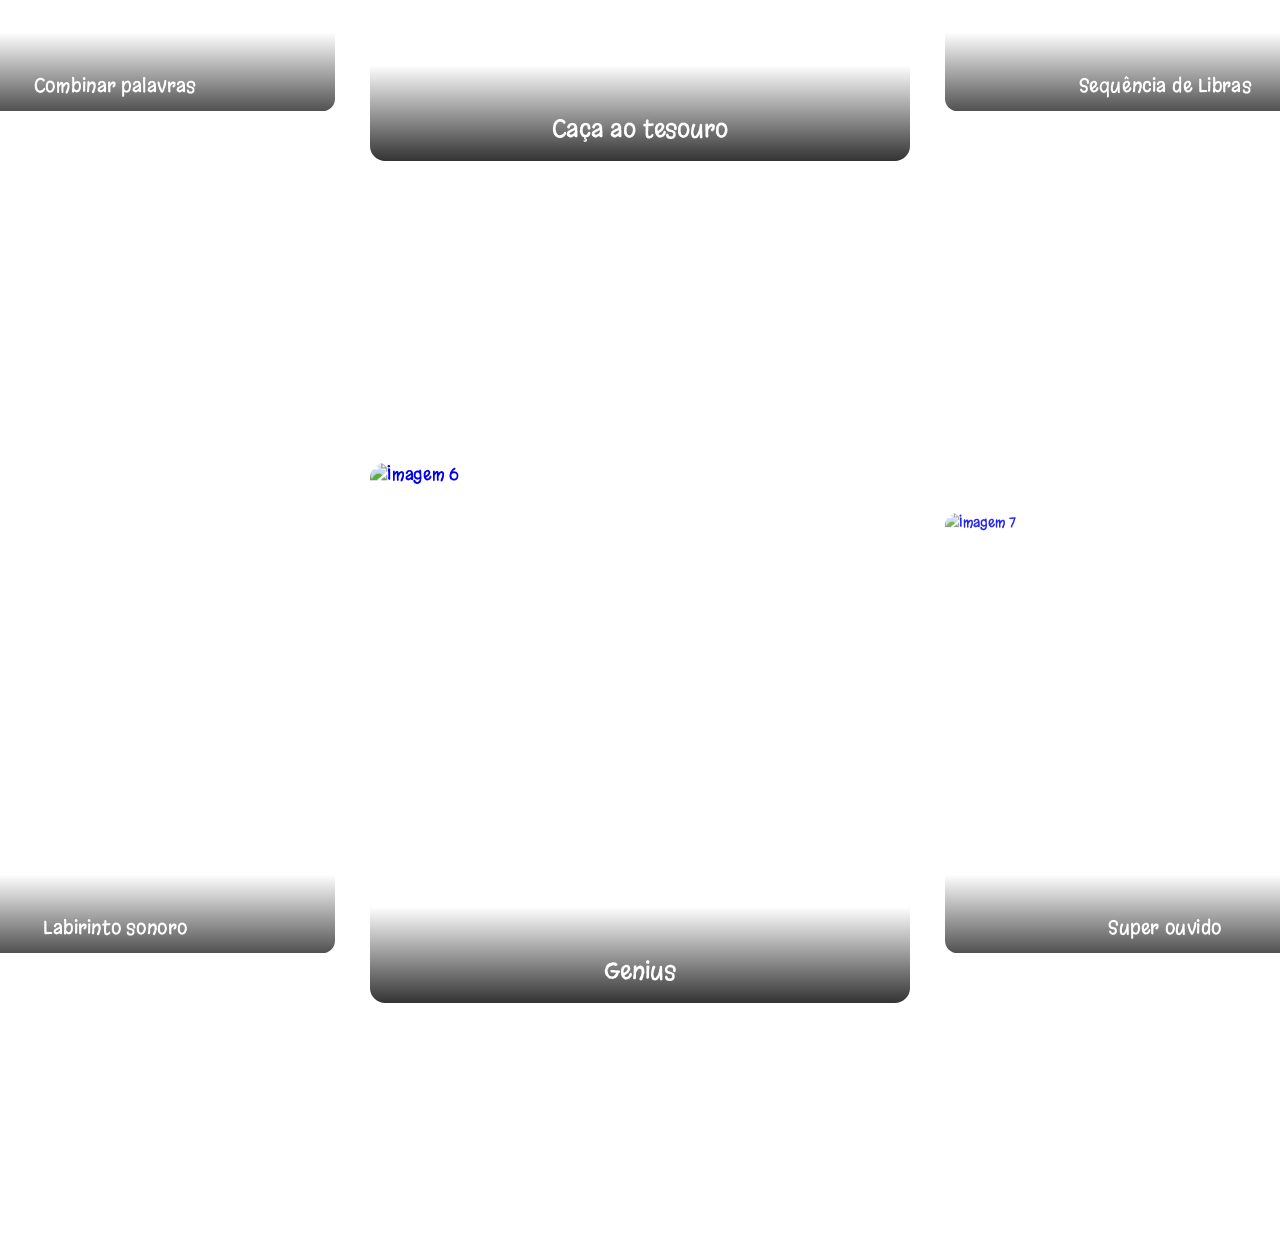
==== commit 42f24127: "update: capa dos jogos" ====
--- a/jogos.html
+++ b/jogos.html
@@ -212,7 +212,7 @@
                         <img src="../LudoJogosDigital/imgs/emoções.png" alt="Imagem 1">
                         <div class="card-title">Organizador de emoções</div>
                     </div>
-                </a>
+                </a>    
 
                 <a href="../LudoJogosDigital/jogos/rotina_visual/rotina.html">
                     <div class="carousel-card">
@@ -223,7 +223,7 @@
 
                 <a href="../LudoJogosDigital/jogos/foco_alvo/foco.html">
                     <div class="carousel-card">
-                        <img src="https://picsum.photos/id/1025/800/800" alt="Imagem 3">
+                        <img src="../LudoJogosDigital/imgs/estrelas.png" alt="Imagem 3">
                         <div class="card-title">Foco no alvo</div>
                     </div>
                 </a>
@@ -244,7 +244,7 @@
 
                 <a href="../LudoJogosDigital/jogos/foco_alvo/foco.html">
                     <div class="carousel-card">
-                        <img src="https://picsum.photos/id/1025/800/800" alt="Imagem 3">
+                        <img src="../LudoJogosDigital/imgs/estrelas.png" alt="Imagem 3">
                         <div class="card-title">Foco no alvo</div>
                     </div>
                 </a>
@@ -277,7 +277,7 @@
             <div class="carousel-track">
                 <a href="../LudoJogosDigital/jogos/caca_tesouro/caca.html">
                     <div class="carousel-card">
-                        <img src="https://picsum.photos/id/1015/800/800" alt="Imagem 1">
+                        <img src="../LudoJogosDigital/imgs/caca-ao-tesouro.png" alt="Imagem 1">
                         <div class="card-title">Caça ao tesouro</div>
                     </div>
                 </a>
@@ -301,7 +301,7 @@
 
                 <a href="../LudoJogosDigital/jogos/caca_tesouro/caca.html">
                     <div class="carousel-card">
-                        <img src="https://picsum.photos/id/1035/800/800" alt="Imagem 4">
+                        <img src="../LudoJogosDigital/imgs/caca-ao-tesouro.png" alt="Imagem 4">
                         <div class="card-title">Caça ao tesouro</div>
                     </div>
                 </a>
@@ -356,8 +356,8 @@
 
                 <a href="../LudoJogosDigital/jogos/jogo_identificar_som/superouvido.html">
                     <div class="carousel-card">
-                        <img src="https://picsum.photos/id/1074/800/800" alt="Imagem 7">
-                        <div class="card-title">Identificar som</div>
+                        <img src="../LudoJogosDigital/imgs/super-ouvido.png" alt="Imagem 7">
+                        <div class="card-title">Super ouvido</div>
                     </div>
                 </a>
 
@@ -378,8 +378,8 @@
 
                 <a href="../LudoJogosDigital/jogos/jogo_identificar_som/superouvido.html">
                     <div class="carousel-card">
-                        <img src="https://picsum.photos/id/1074/800/800" alt="Imagem 7">
-                        <div class="card-title">Identificar som</div>
+                        <img src="../LudoJogosDigital/imgs/super-ouvido.png" alt="Imagem 7">
+                        <div class="card-title">Super ouvido</div>
                     </div>
                 </a>
 
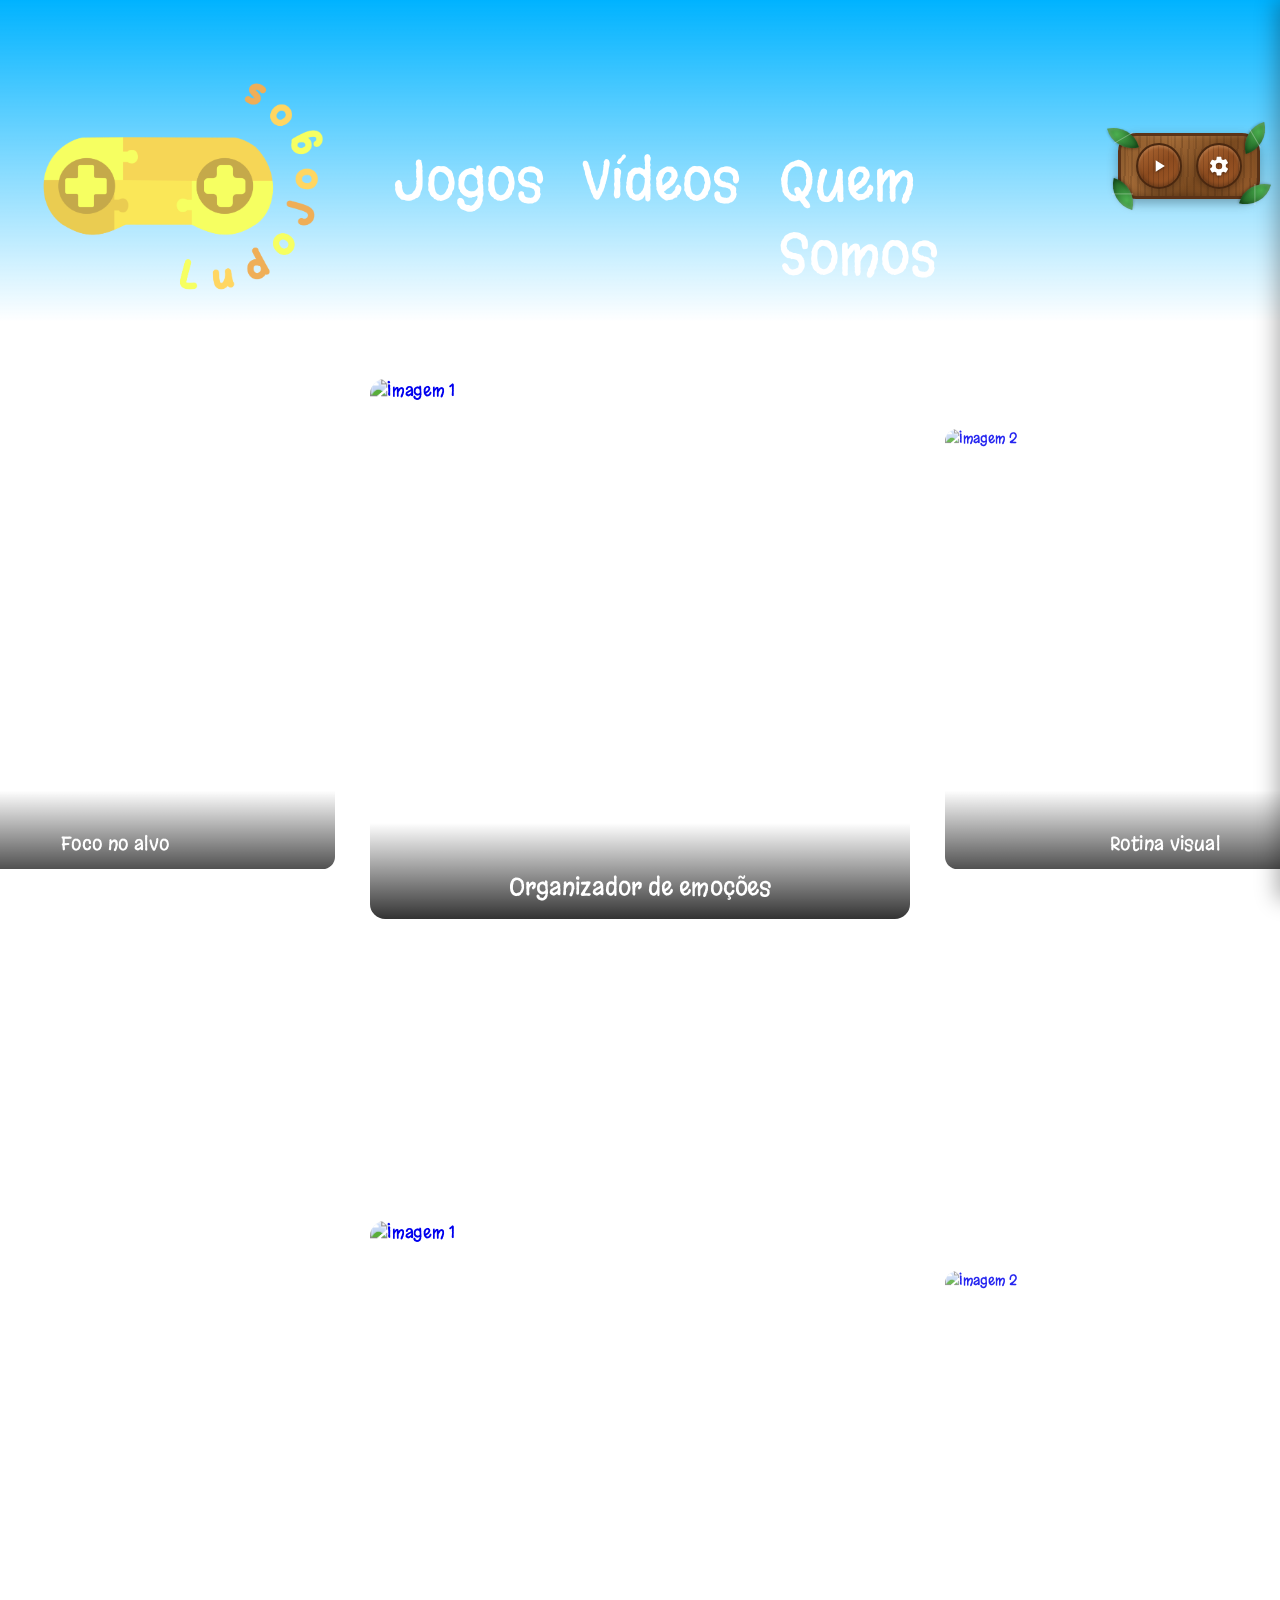
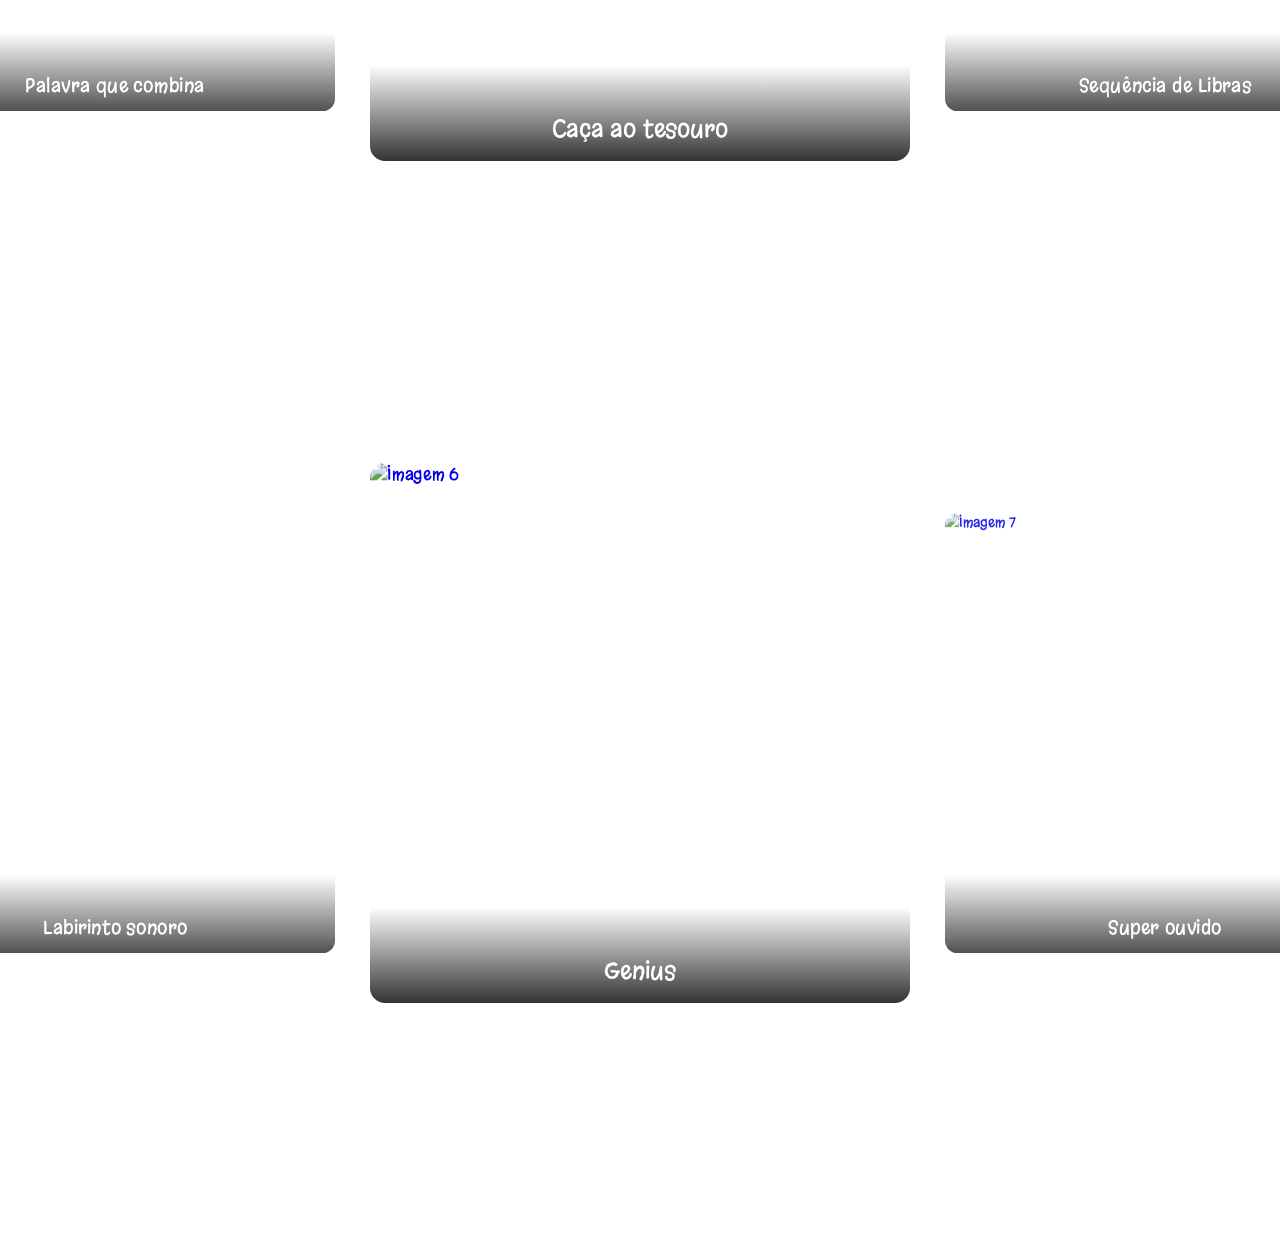
==== commit a9162503: "update: capa dos jogos" ====
--- a/jogos.html
+++ b/jogos.html
@@ -216,7 +216,7 @@
 
                 <a href="../LudoJogosDigital/jogos/rotina_visual/rotina.html">
                     <div class="carousel-card">
-                        <img src="https://picsum.photos/id/1016/800/800" alt="Imagem 2">
+                        <img src="../LudoJogosDigital/imgs/rotina-visual.png" alt="Imagem 2">
                         <div class="card-title">Rotina visual</div>
                     </div>
                 </a>
@@ -237,7 +237,7 @@
 
                 <a href="../LudoJogosDigital/jogos/rotina_visual/rotina.html">
                     <div class="carousel-card">
-                        <img src="https://picsum.photos/id/1016/800/800" alt="Imagem 2">
+                        <img src="../LudoJogosDigital/imgs/rotina-visual.png" alt="Imagem 2">
                         <div class="card-title">Rotina visual</div>
                     </div>
                 </a>
@@ -285,7 +285,7 @@
 
                 <a href="../LudoJogosDigital/jogos/sequencia_libras/libras.html">
                     <div class="carousel-card">
-                        <img src="https://picsum.photos/id/1016/800/800" alt="Imagem 2">
+                        <img src="../LudoJogosDigital/imgs/sequencia-de-libras.png" alt="Imagem 2">
                         <div class="card-title">Sequência de Libras</div>
                     </div>
                 </a>
@@ -293,8 +293,8 @@
 
                 <a href="../LudoJogosDigital/jogos/palavras_combina/palavra.html">
                     <div class="carousel-card">
-                        <img src="https://picsum.photos/id/1025/800/800" alt="Imagem 3">
-                        <div class="card-title">Combinar palavras</div>
+                        <img src="../LudoJogosDigital/imgs/palavra-que-combina.png" alt="Imagem 3">
+                        <div class="card-title">Palavra que combina</div>
                     </div>
                 </a>
 
@@ -309,15 +309,15 @@
 
                 <a href="../LudoJogosDigital/jogos/sequencia_libras/libras.html">
                     <div class="carousel-card">
-                        <img src="https://picsum.photos/id/1043/800/800" alt="Imagem 5">
+                        <img src="../LudoJogosDigital/imgs/sequencia-de-libras.png" alt="Imagem 5">
                         <div class="card-title">Sequência de Libras</div>
                     </div>
                 </a>
 
                 <a href="../LudoJogosDigital/jogos/palavras_combina/palavra.html">
                     <div class="carousel-card">
-                        <img src="https://picsum.photos/id/1043/800/800" alt="Imagem 5">
-                        <div class="card-title">Combinar palavras</div>
+                        <img src="../LudoJogosDigital/imgs/palavra-que-combina.png" alt="Imagem 6">
+                        <div class="card-title">Palavra que combina</div>
                     </div>
                 </a>
 
